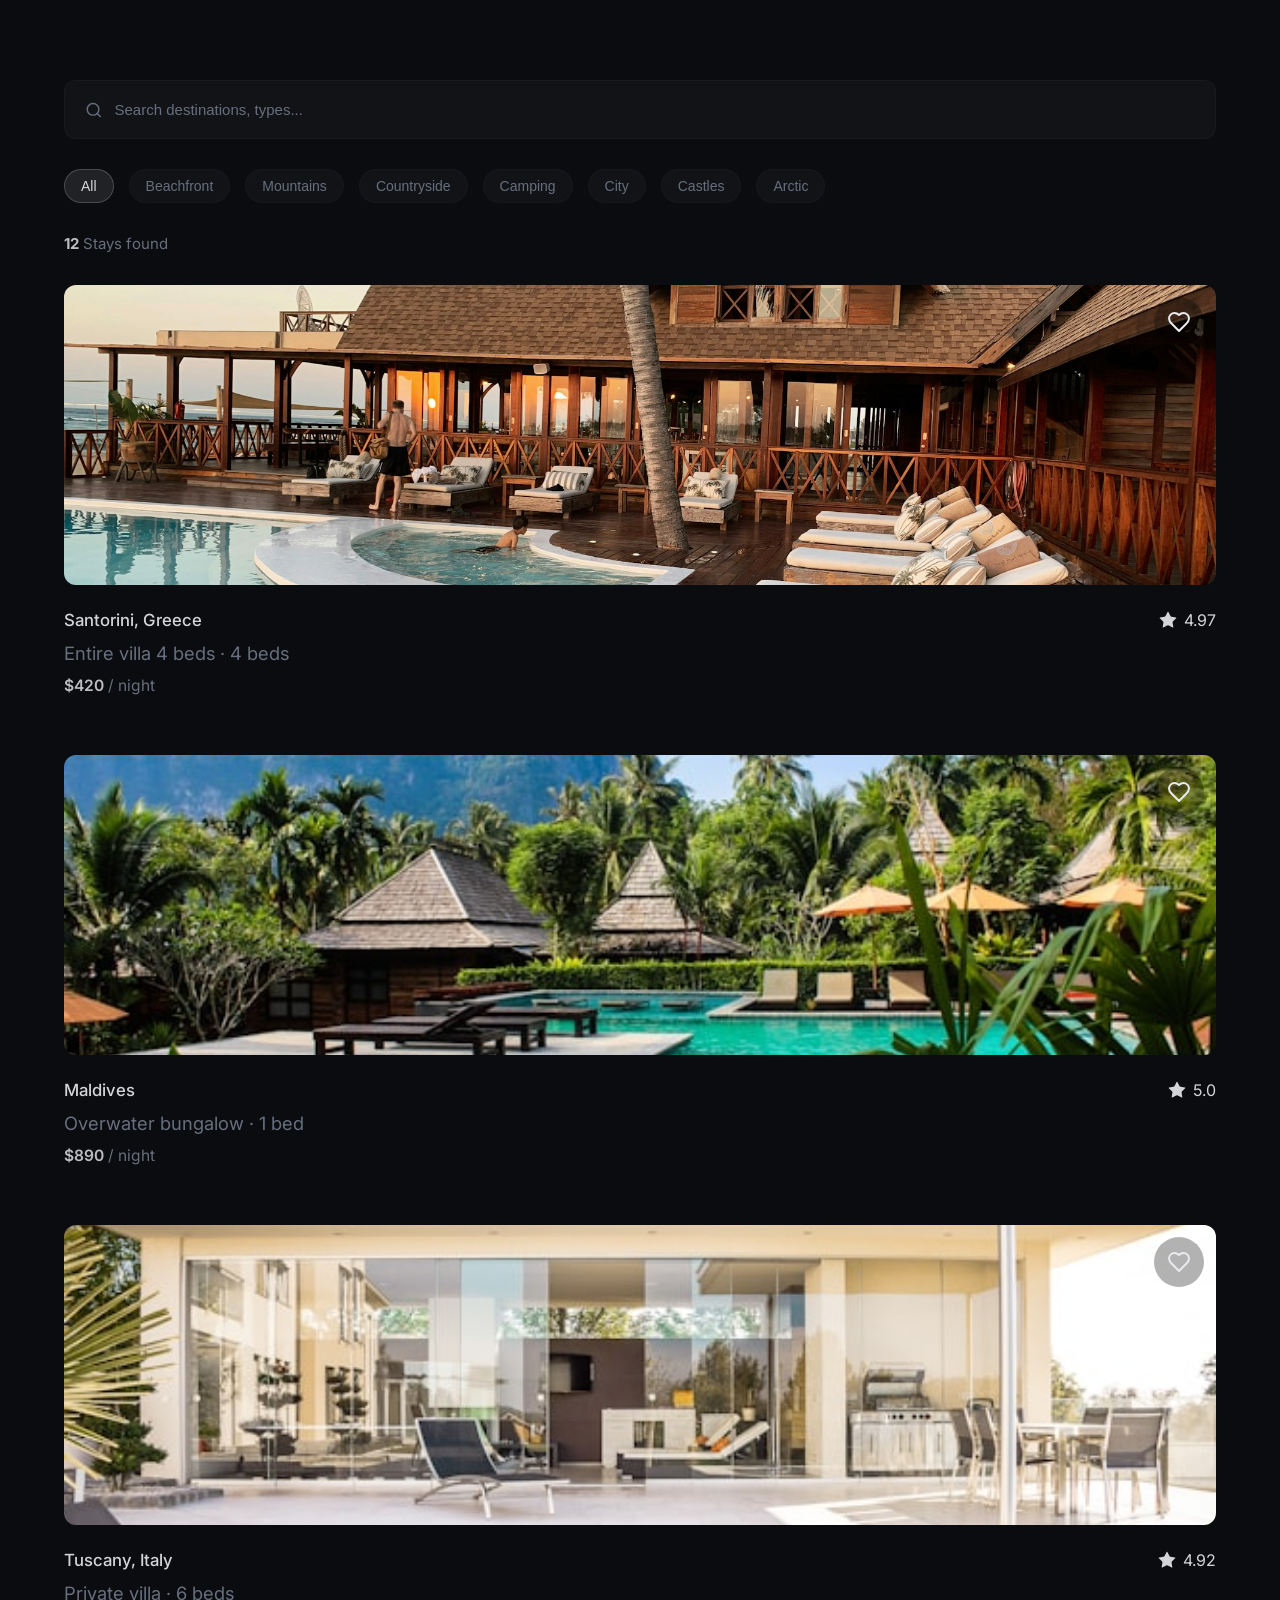
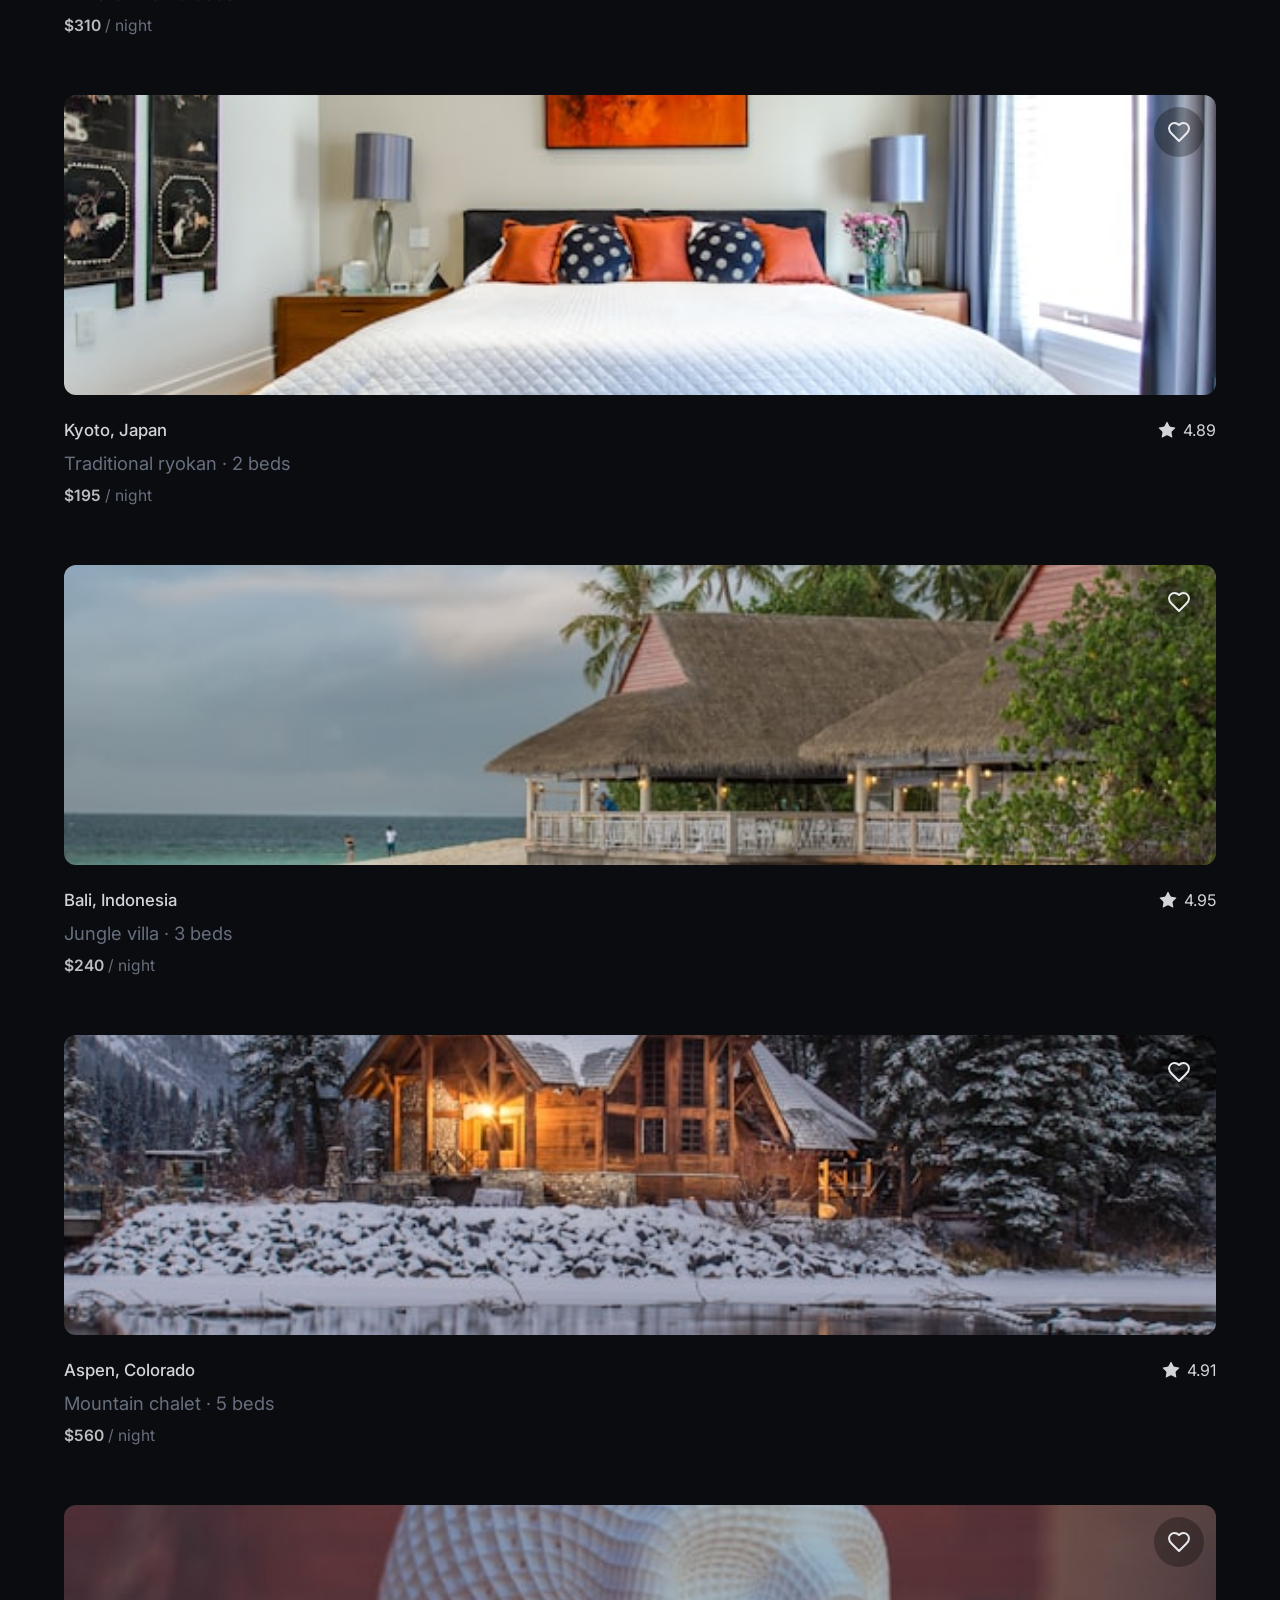
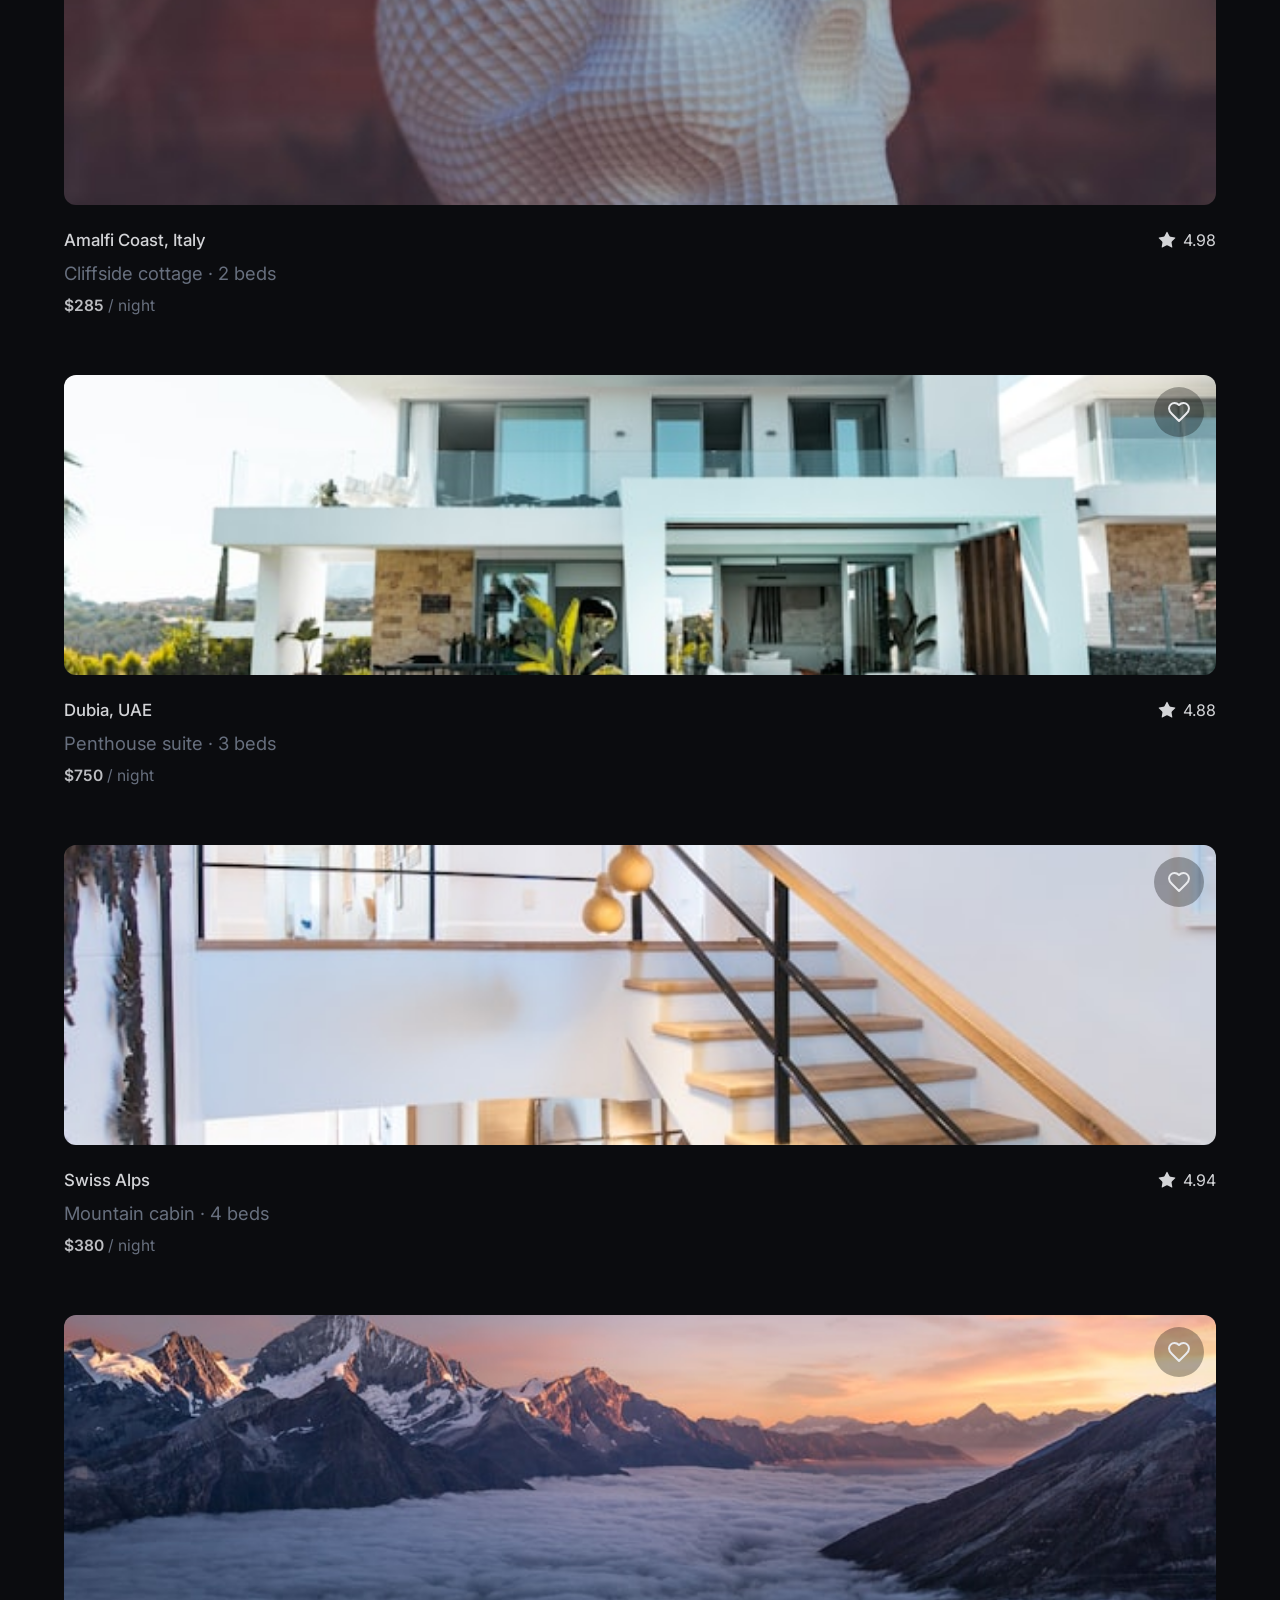
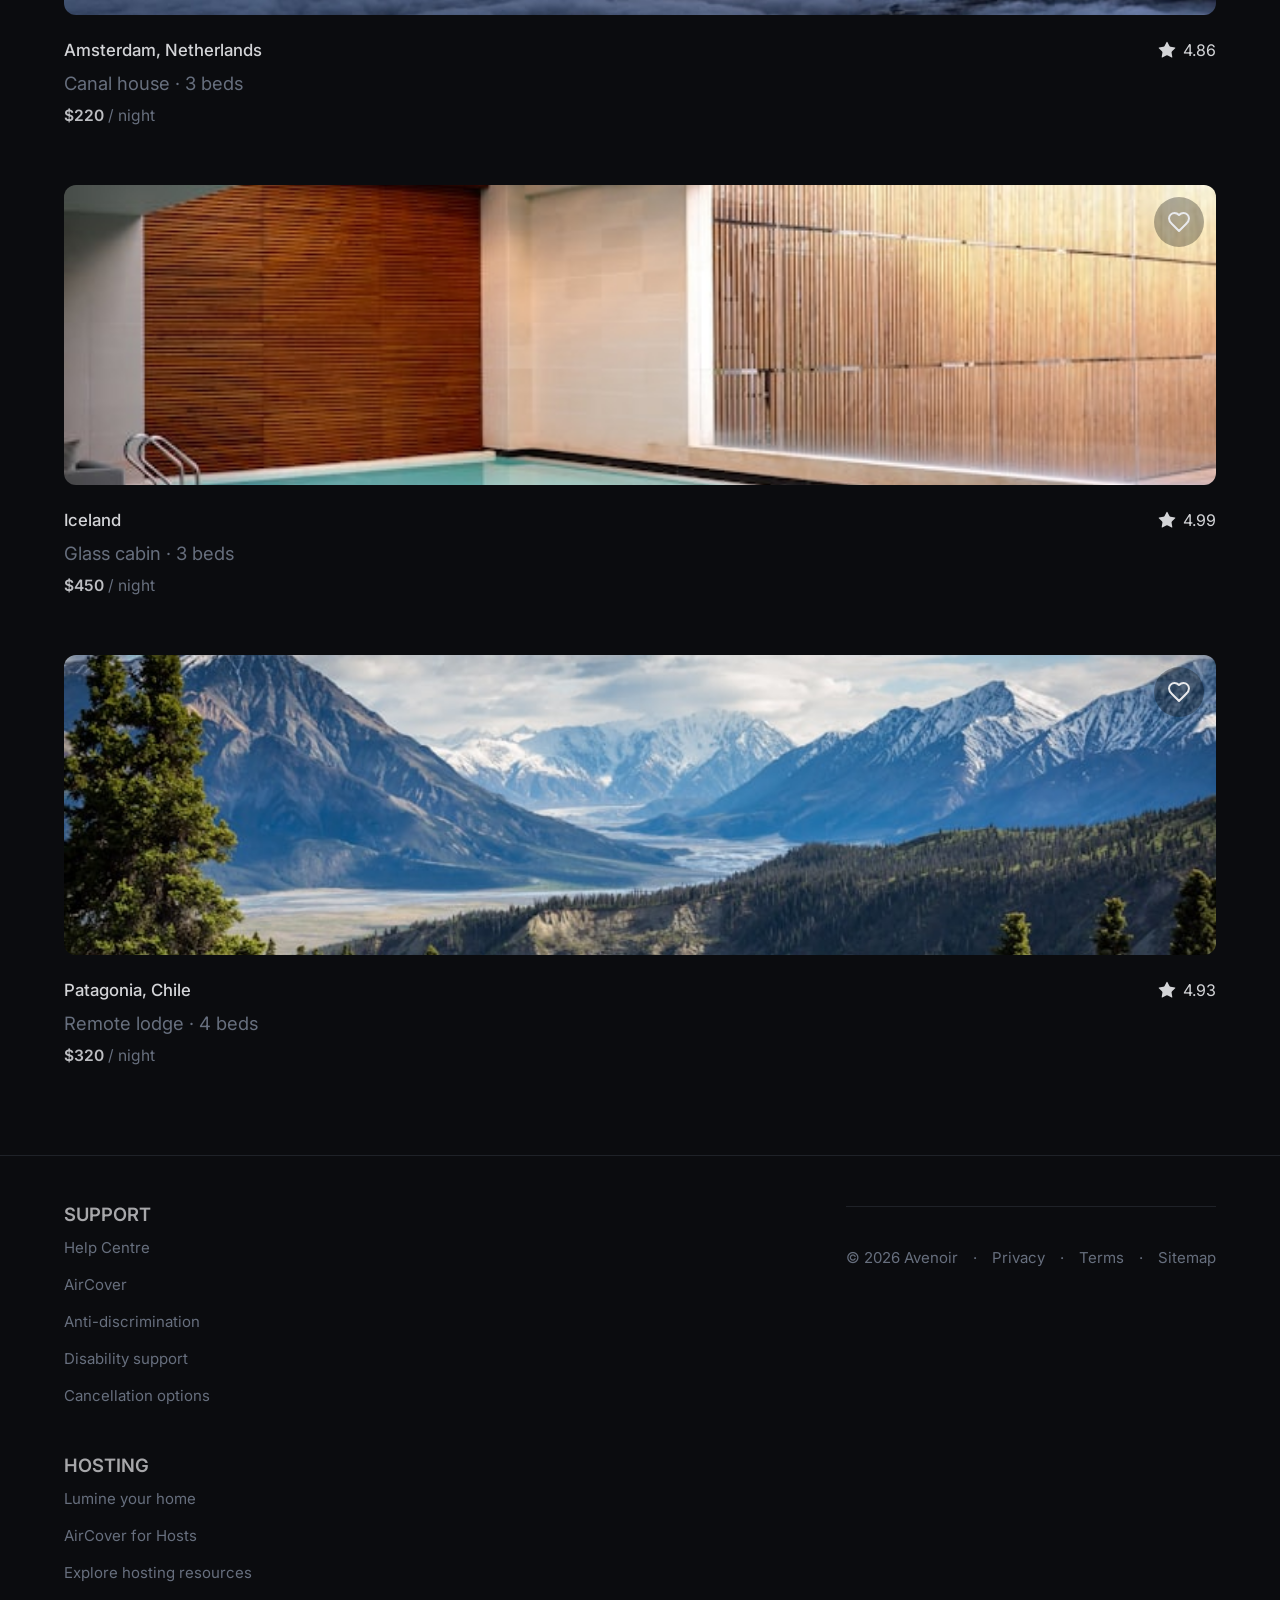
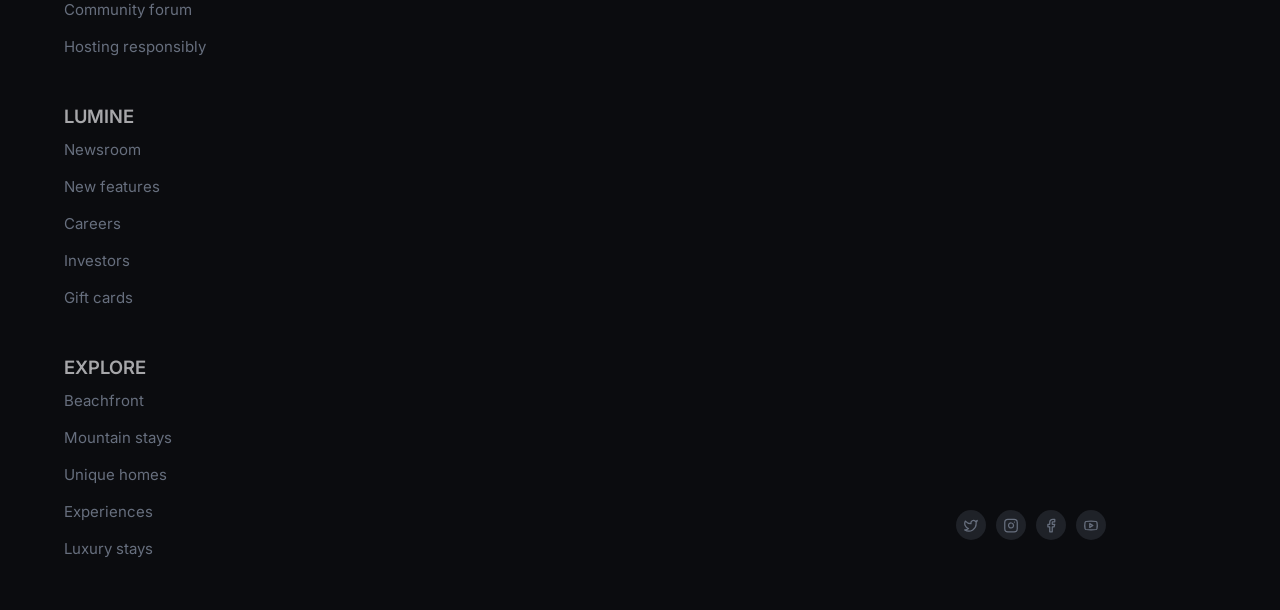
==== explore.html @ dfcd1e55 "your message here" ====
<!DOCTYPE html>
<html lang="en">
<head>
    <meta charset="UTF-8">
    <meta name="viewport" content="width=device-width, initial-scale=1.0">
    <title>Avenoir | Website</title>
    <link rel="preconnect" href="https://fonts.googleapis.com">
    <link rel="preconnect" href="https://fonts.gstatic.com" crossorigin>
    <link href="https://fonts.googleapis.com/css2?family=Cookie&family=Inter:ital,opsz,wght@0,14..32,100..900;1,14..32,100..900&display=swap" rel="stylesheet">
  <link rel="stylesheet" href="style.css">
  <link rel="stylesheet" href="./explore.css">
</head>
<body>
    <section class="section">
        <div class="section__inner">
            <div class="search__btn">
                <svg xmlns="http://www.w3.org/2000/svg" width="18" height="18" viewBox="0 0 24 24" fill="none" stroke="currentColor" stroke-width="2" stroke-linecap="round" stroke-linejoin="round" class="lucide lucide-search absolute left-4 top-1/2 -translate-y-1/2 w-4 h-4 text-muted-foreground">
                    <circle cx="11" cy="11" r="8"></circle>
                    <path d="m21 21-4.3-4.3"></path>
                </svg>
                <input type="text" name="" id="" placeholder="Search destinations, types...">
            </div>
            <div class="filters" id="filters">
                <button class="filter-btn active" data-filter="all">All</button>
                <button class="filter-btn" data-filter="beachfront">Beachfront</button>
                <button class="filter-btn" data-filter="mountains">Mountains</button>
                <button class="filter-btn" data-filter="countryside">Countryside</button>
                <button class="filter-btn" data-filter="camping">Camping</button>
                <button class="filter-btn" data-filter="city">City</button>
                <button class="filter-btn" data-filter="castles">Castles</button>
                <button class="filter-btn" data-filter="arctic">Arctic</button>

            </div>

            <p class="text--md"><span class="bold-txt" id="stayCount">12</span> Stays found</p>

            <div id="featured-grid" class="section__grid">
                <a href="./" class="card" data-filter="beachfront">
                    <div class="card__image-wrapper">
                        <button class="love_btn">
                            <svg xmlns="http://www.w3.org/2000/svg" width="24" height="24" viewBox="0 0 24 24" fill="none" stroke="currentColor" stroke-width="2" stroke-linecap="round" stroke-linejoin="round" class="lucide lucide-heart w-4 h-4 transition-colors stroke-white">
                                <path d="M19 14c1.49-1.46 3-3.21 3-5.5A5.5 5.5 0 0 0 16.5 3c-1.76 0-3 .5-4.5 2-1.5-1.5-2.74-2-4.5-2A5.5 5.5 0 0 0 2 8.5c0 2.3 1.5 4.05 3 5.5l7 7Z"></path>
                            </svg>
                        </button>
                        <img src="./images/hero-bg.jpg" class="image" alt="">
                    </div>
                    <div class="card__details">
                        <div class="card__details-row">
                            <p class="card__location">Santorini, Greece</p>
                            <div class="card__rating">
                                <svg xmlns="http://www.w3.org/2000/svg" width="24" height="24" viewBox="0 0 24 24">
                                    <path d="M11.525 2.295a.53.53 0 0 1 .95 0l2.31 4.679a2.123 2.123 0 0 0 1.595 1.16l5.166.756a.53.53 0 0 1 .294.904l-3.736 3.638a2.123 2.123 0 0 0-.611 1.878l.882 5.14a.53.53 0 0 1-.771.56l-4.618-2.428a2.122 2.122 0 0 0-1.973 0L6.396 21.01a.53.53 0 0 1-.77-.56l.881-5.139a2.122 2.122 0 0 0-.611-1.879L2.16 9.795a.53.53 0 0 1 .294-.906l5.165-.755a2.122 2.122 0 0 0 1.597-1.16z"></path>
                                </svg>
                                <span class="">4.97</span>
                            </div>
                        </div>
                        <p class="text--sm">Entire villa 4 beds · 4 beds</p>
                        <p class="card__price">$420 <span>/ night</span></p>
                    </div>
                </a>
                
                <a href="./" class="card" data-filter="beachfront">
                    <div class="card__image-wrapper">
                        <button class="love_btn">
                            <svg xmlns="http://www.w3.org/2000/svg" width="24" height="24" viewBox="0 0 24 24" fill="none" stroke="currentColor" stroke-width="2" stroke-linecap="round" stroke-linejoin="round" class="lucide lucide-heart w-4 h-4 transition-colors stroke-white">
                                <path d="M19 14c1.49-1.46 3-3.21 3-5.5A5.5 5.5 0 0 0 16.5 3c-1.76 0-3 .5-4.5 2-1.5-1.5-2.74-2-4.5-2A5.5 5.5 0 0 0 2 8.5c0 2.3 1.5 4.05 3 5.5l7 7Z"></path>
                            </svg>
                        </button>
                        <img src="./images/house-two.png" alt="">
                    </div>
                    <div class="card__details">
                        <div class="card__details-row">
                            <p class="card__location">Maldives</p>
                            <div class="card__rating">
                                <svg xmlns="http://www.w3.org/2000/svg" width="24" height="24" viewBox="0 0 24 24">
                                    <path d="M11.525 2.295a.53.53 0 0 1 .95 0l2.31 4.679a2.123 2.123 0 0 0 1.595 1.16l5.166.756a.53.53 0 0 1 .294.904l-3.736 3.638a2.123 2.123 0 0 0-.611 1.878l.882 5.14a.53.53 0 0 1-.771.56l-4.618-2.428a2.122 2.122 0 0 0-1.973 0L6.396 21.01a.53.53 0 0 1-.77-.56l.881-5.139a2.122 2.122 0 0 0-.611-1.879L2.16 9.795a.53.53 0 0 1 .294-.906l5.165-.755a2.122 2.122 0 0 0 1.597-1.16z"></path>
                                </svg>
                                <span class="text--sm">5.0</span>
                            </div>
                        </div>
                        <p class="text--sm">Overwater bungalow · 1 bed</p>
                        <p class="card__price">$890 <span>/ night</span></p>
                    </div>
                </a>

                <a href="./" class="card" data-filter="countryside">
                    <div class="card__image-wrapper">
                        <button class="love_btn">
                            <svg xmlns="http://www.w3.org/2000/svg" width="24" height="24" viewBox="0 0 24 24" fill="none" stroke="currentColor" stroke-width="2" stroke-linecap="round" stroke-linejoin="round" class="lucide lucide-heart w-4 h-4 transition-colors stroke-white">
                                <path d="M19 14c1.49-1.46 3-3.21 3-5.5A5.5 5.5 0 0 0 16.5 3c-1.76 0-3 .5-4.5 2-1.5-1.5-2.74-2-4.5-2A5.5 5.5 0 0 0 2 8.5c0 2.3 1.5 4.05 3 5.5l7 7Z"></path>
                            </svg>
                        </button>
                        <img src="./images/house-three.png" alt="">
                    </div>
                    <div class="card__details">
                        <div class="card__details-row">
                            <p class="card__location">Tuscany, Italy</p>
                            <div class="card__rating">
                                <svg xmlns="http://www.w3.org/2000/svg" width="24" height="24" viewBox="0 0 24 24">
                                    <path d="M11.525 2.295a.53.53 0 0 1 .95 0l2.31 4.679a2.123 2.123 0 0 0 1.595 1.16l5.166.756a.53.53 0 0 1 .294.904l-3.736 3.638a2.123 2.123 0 0 0-.611 1.878l.882 5.14a.53.53 0 0 1-.771.56l-4.618-2.428a2.122 2.122 0 0 0-1.973 0L6.396 21.01a.53.53 0 0 1-.77-.56l.881-5.139a2.122 2.122 0 0 0-.611-1.879L2.16 9.795a.53.53 0 0 1 .294-.906l5.165-.755a2.122 2.122 0 0 0 1.597-1.16z"></path>
                                </svg>
                                <span class="text--sm">4.92</span>
                            </div>
                        </div>
                        <p class="text--sm">Private villa · 6 beds</p>
                        <p class="card__price">$310 <span>/ night</span></p>
                    </div>
                </a>

                <a href="./" class="card" data-filter="city">
                    <div class="card__image-wrapper">
                        <button class="love_btn">
                            <svg xmlns="http://www.w3.org/2000/svg" width="24" height="24" viewBox="0 0 24 24" fill="none" stroke="currentColor" stroke-width="2" stroke-linecap="round" stroke-linejoin="round" class="lucide lucide-heart w-4 h-4 transition-colors stroke-white">
                                <path d="M19 14c1.49-1.46 3-3.21 3-5.5A5.5 5.5 0 0 0 16.5 3c-1.76 0-3 .5-4.5 2-1.5-1.5-2.74-2-4.5-2A5.5 5.5 0 0 0 2 8.5c0 2.3 1.5 4.05 3 5.5l7 7Z"></path>
                            </svg>
                        </button>
                        <img src="./images/house-four.png" alt="">
                    </div>
                    <div class="card__details">
                        <div class="card__details-row">
                            <p class="card__location">Kyoto, Japan</p>
                            <div class="card__rating">
                                <svg xmlns="http://www.w3.org/2000/svg" width="24" height="24" viewBox="0 0 24 24">
                                    <path d="M11.525 2.295a.53.53 0 0 1 .95 0l2.31 4.679a2.123 2.123 0 0 0 1.595 1.16l5.166.756a.53.53 0 0 1 .294.904l-3.736 3.638a2.123 2.123 0 0 0-.611 1.878l.882 5.14a.53.53 0 0 1-.771.56l-4.618-2.428a2.122 2.122 0 0 0-1.973 0L6.396 21.01a.53.53 0 0 1-.77-.56l.881-5.139a2.122 2.122 0 0 0-.611-1.879L2.16 9.795a.53.53 0 0 1 .294-.906l5.165-.755a2.122 2.122 0 0 0 1.597-1.16z"></path>
                                </svg>
                                <span class="text--sm">4.89</span>
                            </div>
                        </div>
                        <p class="text--sm">Traditional ryokan · 2 beds</p>
                        <p class="card__price">$195 <span>/ night</span></p>
                    </div>
                </a>

                <a href="./" class="card" data-filter="countryside">
                    <div class="card__image-wrapper">
                        <button class="love_btn">
                            <svg xmlns="http://www.w3.org/2000/svg" width="24" height="24" viewBox="0 0 24 24" fill="none" stroke="currentColor" stroke-width="2" stroke-linecap="round" stroke-linejoin="round" class="lucide lucide-heart w-4 h-4 transition-colors stroke-white">
                                <path d="M19 14c1.49-1.46 3-3.21 3-5.5A5.5 5.5 0 0 0 16.5 3c-1.76 0-3 .5-4.5 2-1.5-1.5-2.74-2-4.5-2A5.5 5.5 0 0 0 2 8.5c0 2.3 1.5 4.05 3 5.5l7 7Z"></path>
                            </svg>
                        </button>
                        <img src="./images/house-five.png" alt="">
                    </div>
                    <div class="card__details">
                        <div class="card__details-row">
                            <p class="card__location">Bali, Indonesia</p>
                            <div class="card__rating">
                                <svg xmlns="http://www.w3.org/2000/svg" width="24" height="24" viewBox="0 0 24 24">
                                    <path d="M11.525 2.295a.53.53 0 0 1 .95 0l2.31 4.679a2.123 2.123 0 0 0 1.595 1.16l5.166.756a.53.53 0 0 1 .294.904l-3.736 3.638a2.123 2.123 0 0 0-.611 1.878l.882 5.14a.53.53 0 0 1-.771.56l-4.618-2.428a2.122 2.122 0 0 0-1.973 0L6.396 21.01a.53.53 0 0 1-.77-.56l.881-5.139a2.122 2.122 0 0 0-.611-1.879L2.16 9.795a.53.53 0 0 1 .294-.906l5.165-.755a2.122 2.122 0 0 0 1.597-1.16z"></path>
                                </svg>
                                <span class="text--sm">4.95</span>
                            </div>
                        </div>
                        <p class="text--sm">Jungle villa · 3 beds</p>
                        <p class="card__price">$240 <span>/ night</span></p>
                    </div>
                </a>

                <a href="./" class="card" data-filter="mountains">
                    <div class="card__image-wrapper">
                        <button class="love_btn">
                            <svg xmlns="http://www.w3.org/2000/svg" width="24" height="24" viewBox="0 0 24 24" fill="none" stroke="currentColor" stroke-width="2" stroke-linecap="round" stroke-linejoin="round" class="lucide lucide-heart w-4 h-4 transition-colors stroke-white">
                                <path d="M19 14c1.49-1.46 3-3.21 3-5.5A5.5 5.5 0 0 0 16.5 3c-1.76 0-3 .5-4.5 2-1.5-1.5-2.74-2-4.5-2A5.5 5.5 0 0 0 2 8.5c0 2.3 1.5 4.05 3 5.5l7 7Z"></path>
                            </svg>
                        </button>
                        <img src="./images/house-six.jpg" alt="">
                    </div>
                    <div class="card__details">
                        <div class="card__details-row">
                            <p class="card__location">Aspen, Colorado</p>
                            <div class="card__rating">
                                <svg xmlns="http://www.w3.org/2000/svg" width="24" height="24" viewBox="0 0 24 24">
                                    <path d="M11.525 2.295a.53.53 0 0 1 .95 0l2.31 4.679a2.123 2.123 0 0 0 1.595 1.16l5.166.756a.53.53 0 0 1 .294.904l-3.736 3.638a2.123 2.123 0 0 0-.611 1.878l.882 5.14a.53.53 0 0 1-.771.56l-4.618-2.428a2.122 2.122 0 0 0-1.973 0L6.396 21.01a.53.53 0 0 1-.77-.56l.881-5.139a2.122 2.122 0 0 0-.611-1.879L2.16 9.795a.53.53 0 0 1 .294-.906l5.165-.755a2.122 2.122 0 0 0 1.597-1.16z"></path>
                                </svg>
                                <span class="text--sm">4.91</span>
                            </div>
                        </div>
                        <p class="text--sm">Mountain chalet · 5 beds</p>
                        <p class="card__price">$560 <span>/ night</span></p>
                    </div>
                </a>

                <a href="./" class="card" data-filter="beachfront">
                    <div class="card__image-wrapper">
                        <button class="love_btn">
                            <svg xmlns="http://www.w3.org/2000/svg" width="24" height="24" viewBox="0 0 24 24" fill="none" stroke="currentColor" stroke-width="2" stroke-linecap="round" stroke-linejoin="round" class="lucide lucide-heart w-4 h-4 transition-colors stroke-white">
                                <path d="M19 14c1.49-1.46 3-3.21 3-5.5A5.5 5.5 0 0 0 16.5 3c-1.76 0-3 .5-4.5 2-1.5-1.5-2.74-2-4.5-2A5.5 5.5 0 0 0 2 8.5c0 2.3 1.5 4.05 3 5.5l7 7Z"></path>
                            </svg>
                        </button>
                        <img src="./images/house-seven.png" alt="">
                    </div>
                    <div class="card__details">
                        <div class="card__details-row">
                            <p class="card__location">Amalfi Coast, Italy</p>
                            <div class="card__rating">
                                <svg xmlns="http://www.w3.org/2000/svg" width="24" height="24" viewBox="0 0 24 24">
                                    <path d="M11.525 2.295a.53.53 0 0 1 .95 0l2.31 4.679a2.123 2.123 0 0 0 1.595 1.16l5.166.756a.53.53 0 0 1 .294.904l-3.736 3.638a2.123 2.123 0 0 0-.611 1.878l.882 5.14a.53.53 0 0 1-.771.56l-4.618-2.428a2.122 2.122 0 0 0-1.973 0L6.396 21.01a.53.53 0 0 1-.77-.56l.881-5.139a2.122 2.122 0 0 0-.611-1.879L2.16 9.795a.53.53 0 0 1 .294-.906l5.165-.755a2.122 2.122 0 0 0 1.597-1.16z"></path>
                                </svg>
                                <span class="text--sm">4.98</span>
                            </div>
                        </div>
                        <p class="text--sm">Cliffside cottage · 2 beds</p>
                        <p class="card__price">$285 <span>/ night</span></p>
                    </div>
                </a>

                <a href="./" class="card" data-filter="city">
                    <div class="card__image-wrapper">
                        <button class="love_btn">
                            <svg xmlns="http://www.w3.org/2000/svg" width="24" height="24" viewBox="0 0 24 24" fill="none" stroke="currentColor" stroke-width="2" stroke-linecap="round" stroke-linejoin="round" class="lucide lucide-heart w-4 h-4 transition-colors stroke-white">
                                <path d="M19 14c1.49-1.46 3-3.21 3-5.5A5.5 5.5 0 0 0 16.5 3c-1.76 0-3 .5-4.5 2-1.5-1.5-2.74-2-4.5-2A5.5 5.5 0 0 0 2 8.5c0 2.3 1.5 4.05 3 5.5l7 7Z"></path>
                            </svg>
                        </button>
                        <img src="./images/house-eight.png" alt="">
                    </div>
                    <div class="card__details">
                        <div class="card__details-row">
                            <p class="card__location">Dubia, UAE</p>
                            <div class="card__rating">
                                <svg xmlns="http://www.w3.org/2000/svg" width="24" height="24" viewBox="0 0 24 24">
                                    <path d="M11.525 2.295a.53.53 0 0 1 .95 0l2.31 4.679a2.123 2.123 0 0 0 1.595 1.16l5.166.756a.53.53 0 0 1 .294.904l-3.736 3.638a2.123 2.123 0 0 0-.611 1.878l.882 5.14a.53.53 0 0 1-.771.56l-4.618-2.428a2.122 2.122 0 0 0-1.973 0L6.396 21.01a.53.53 0 0 1-.77-.56l.881-5.139a2.122 2.122 0 0 0-.611-1.879L2.16 9.795a.53.53 0 0 1 .294-.906l5.165-.755a2.122 2.122 0 0 0 1.597-1.16z"></path>
                                </svg>
                                <span class="text--sm">4.88</span>
                            </div>
                        </div>
                        <p class="text--sm">Penthouse suite · 3 beds</p>
                        <p class="card__price">$750 <span>/ night</span></p>
                    </div>
                </a>

                 <a href="./" class="card" data-filter="mountains">
                    <div class="card__image-wrapper">
                        <button class="love_btn">
                            <svg xmlns="http://www.w3.org/2000/svg" width="24" height="24" viewBox="0 0 24 24" fill="none" stroke="currentColor" stroke-width="2" stroke-linecap="round" stroke-linejoin="round" class="lucide lucide-heart w-4 h-4 transition-colors stroke-white">
                                <path d="M19 14c1.49-1.46 3-3.21 3-5.5A5.5 5.5 0 0 0 16.5 3c-1.76 0-3 .5-4.5 2-1.5-1.5-2.74-2-4.5-2A5.5 5.5 0 0 0 2 8.5c0 2.3 1.5 4.05 3 5.5l7 7Z"></path>
                            </svg>
                        </button>
                        <img src="./images/house-ten.jpg" alt="">
                    </div>
                    <div class="card__details">
                        <div class="card__details-row">
                            <p class="card__location">Swiss Alps</p>
                            <div class="card__rating">
                                <svg xmlns="http://www.w3.org/2000/svg" width="24" height="24" viewBox="0 0 24 24">
                                    <path d="M11.525 2.295a.53.53 0 0 1 .95 0l2.31 4.679a2.123 2.123 0 0 0 1.595 1.16l5.166.756a.53.53 0 0 1 .294.904l-3.736 3.638a2.123 2.123 0 0 0-.611 1.878l.882 5.14a.53.53 0 0 1-.771.56l-4.618-2.428a2.122 2.122 0 0 0-1.973 0L6.396 21.01a.53.53 0 0 1-.77-.56l.881-5.139a2.122 2.122 0 0 0-.611-1.879L2.16 9.795a.53.53 0 0 1 .294-.906l5.165-.755a2.122 2.122 0 0 0 1.597-1.16z"></path>
                                </svg>
                                <span class="text--sm">4.94</span>
                            </div>
                        </div>
                        <p class="text--sm">Mountain cabin · 4 beds</p>
                        <p class="card__price">$380 <span>/ night</span></p>
                    </div>
                </a>

                <a href="./" class="card" data-filter="city">
                    <div class="card__image-wrapper">
                        <button class="love_btn">
                            <svg xmlns="http://www.w3.org/2000/svg" width="24" height="24" viewBox="0 0 24 24" fill="none" stroke="currentColor" stroke-width="2" stroke-linecap="round" stroke-linejoin="round" class="lucide lucide-heart w-4 h-4 transition-colors stroke-white">
                                <path d="M19 14c1.49-1.46 3-3.21 3-5.5A5.5 5.5 0 0 0 16.5 3c-1.76 0-3 .5-4.5 2-1.5-1.5-2.74-2-4.5-2A5.5 5.5 0 0 0 2 8.5c0 2.3 1.5 4.05 3 5.5l7 7Z"></path>
                            </svg>
                        </button>
                        <img src="./images/site-one.png" alt="">
                    </div>
                    <div class="card__details">
                        <div class="card__details-row">
                            <p class="card__location">Amsterdam, Netherlands</p>
                            <div class="card__rating">
                                <svg xmlns="http://www.w3.org/2000/svg" width="24" height="24" viewBox="0 0 24 24">
                                    <path d="M11.525 2.295a.53.53 0 0 1 .95 0l2.31 4.679a2.123 2.123 0 0 0 1.595 1.16l5.166.756a.53.53 0 0 1 .294.904l-3.736 3.638a2.123 2.123 0 0 0-.611 1.878l.882 5.14a.53.53 0 0 1-.771.56l-4.618-2.428a2.122 2.122 0 0 0-1.973 0L6.396 21.01a.53.53 0 0 1-.77-.56l.881-5.139a2.122 2.122 0 0 0-.611-1.879L2.16 9.795a.53.53 0 0 1 .294-.906l5.165-.755a2.122 2.122 0 0 0 1.597-1.16z"></path>
                                </svg>
                                <span class="text--sm">4.86</span>
                            </div>
                        </div>
                        <p class="text--sm">Canal house · 3 beds</p>
                        <p class="card__price">$220 <span>/ night</span></p>
                    </div>
                </a>

                <a href="./" class="card" data-filter="arctic">
                    <div class="card__image-wrapper">
                        <button class="love_btn">
                            <svg xmlns="http://www.w3.org/2000/svg" width="24" height="24" viewBox="0 0 24 24" fill="none" stroke="currentColor" stroke-width="2" stroke-linecap="round" stroke-linejoin="round" class="lucide lucide-heart w-4 h-4 transition-colors stroke-white">
                                <path d="M19 14c1.49-1.46 3-3.21 3-5.5A5.5 5.5 0 0 0 16.5 3c-1.76 0-3 .5-4.5 2-1.5-1.5-2.74-2-4.5-2A5.5 5.5 0 0 0 2 8.5c0 2.3 1.5 4.05 3 5.5l7 7Z"></path>
                            </svg>
                        </button>
                        <img src="./images/house-nin.jpg" alt="">
                    </div>
                    <div class="card__details">
                        <div class="card__details-row">
                            <p class="card__location">Iceland</p>
                            <div class="card__rating">
                                <svg xmlns="http://www.w3.org/2000/svg" width="24" height="24" viewBox="0 0 24 24">
                                    <path d="M11.525 2.295a.53.53 0 0 1 .95 0l2.31 4.679a2.123 2.123 0 0 0 1.595 1.16l5.166.756a.53.53 0 0 1 .294.904l-3.736 3.638a2.123 2.123 0 0 0-.611 1.878l.882 5.14a.53.53 0 0 1-.771.56l-4.618-2.428a2.122 2.122 0 0 0-1.973 0L6.396 21.01a.53.53 0 0 1-.77-.56l.881-5.139a2.122 2.122 0 0 0-.611-1.879L2.16 9.795a.53.53 0 0 1 .294-.906l5.165-.755a2.122 2.122 0 0 0 1.597-1.16z"></path>
                                </svg>
                                <span class="text--sm">4.99</span>
                            </div>
                        </div>
                        <p class="text--sm">Glass cabin · 3 beds</p>
                        <p class="card__price">$450 <span>/ night</span></p>
                    </div>
                </a>


                <a href="./" class="card" data-filter="mountains">
                    <div class="card__image-wrapper">
                        <button class="love_btn">
                            <svg xmlns="http://www.w3.org/2000/svg" width="24" height="24" viewBox="0 0 24 24" fill="none" stroke="currentColor" stroke-width="2" stroke-linecap="round" stroke-linejoin="round" class="lucide lucide-heart w-4 h-4 transition-colors stroke-white">
                                <path d="M19 14c1.49-1.46 3-3.21 3-5.5A5.5 5.5 0 0 0 16.5 3c-1.76 0-3 .5-4.5 2-1.5-1.5-2.74-2-4.5-2A5.5 5.5 0 0 0 2 8.5c0 2.3 1.5 4.05 3 5.5l7 7Z"></path>
                            </svg>
                        </button>
                        <img src="./images/site-three.png" alt="">
                    </div>
                    <div class="card__details">
                        <div class="card__details-row">
                            <p class="card__location">Patagonia, Chile</p>
                            <div class="card__rating">
                                <svg xmlns="http://www.w3.org/2000/svg" width="24" height="24" viewBox="0 0 24 24">
                                    <path d="M11.525 2.295a.53.53 0 0 1 .95 0l2.31 4.679a2.123 2.123 0 0 0 1.595 1.16l5.166.756a.53.53 0 0 1 .294.904l-3.736 3.638a2.123 2.123 0 0 0-.611 1.878l.882 5.14a.53.53 0 0 1-.771.56l-4.618-2.428a2.122 2.122 0 0 0-1.973 0L6.396 21.01a.53.53 0 0 1-.77-.56l.881-5.139a2.122 2.122 0 0 0-.611-1.879L2.16 9.795a.53.53 0 0 1 .294-.906l5.165-.755a2.122 2.122 0 0 0 1.597-1.16z"></path>
                                </svg>
                                <span class="text--sm">4.93</span>
                            </div>
                        </div>
                        <p class="text--sm">Remote lodge · 4 beds</p>
                        <p class="card__price">$320 <span>/ night</span></p>
                    </div>
                </a>

            </div>
        </div>
    </section>

    


     <footer class="footer-section">
        <div class="footer__inner">
            <div class="first-footer__layer">
                <div class="first__layer--one">
                    <div class="first_layer-header">
                        <p class="text--sm">Support</p>
                    </div>
                    <a href="./" class="">
                        <p class="text--md">Help Centre</p>
                    </a>
                    <a href="./" class="">
                        <p class="text--md">AirCover</p>
                    </a>
                    <a href="./" class="">
                        <p class="text--md">Anti-discrimination</p>
                    </a>
                    <a href="./" class="">
                        <p class="text--md">Disability support</p>
                    </a>
                    <a href="./" class="">
                        <p class="text--md">Cancellation options</p>
                    </a>
                </div>
                <div class="first__layer--one">
                    <div class="first_layer-header">
                        <p class="text--sm">Hosting</p>
                    </div>
                    <a href="./" class="">
                        <p class="text--md">Lumine your home</p>
                    </a>
                    <a href="./" class="">
                        <p class="text--md">AirCover for Hosts</p>
                    </a>
                    <a href="./" class="">
                        <p class="text--md">Explore hosting resources</p>
                    </a>
                    <a href="./" class="">
                        <p class="text--md">Community forum</p>
                    </a>
                    <a href="./" class="">
                        <p class="text--md">Hosting responsibly</p>
                    </a>
                </div>
                <div class="first__layer--one">
                    <div class="first_layer-header">
                        <p class="text--sm">Lumine</p>
                    </div>
                    <a href="./" class="">
                        <p class="text--md">Newsroom</p>
                    </a>
                    <a href="./" class="">
                        <p class="text--md">New features</p>
                    </a>
                    <a href="./" class="">
                        <p class="text--md">Careers</p>
                    </a>
                    <a href="./" class="">
                        <p class="text--md">Investors</p>
                    </a>
                    <a href="./" class="">
                        <p class="text--md">Gift cards</p>
                    </a>
                </div>
                <div class="first__layer--one">
                    <div class="first_layer-header">
                        <p class="text--sm">Explore</p>
                    </div>
                    <a href="./" class="">
                        <p class="text--md">Beachfront</p>
                    </a>
                    <a href="./" class="">
                        <p class="text--md">Mountain stays</p>
                    </a>
                    <a href="./" class="">
                        <p class="text--md">Unique homes</p>
                    </a>
                    <a href="./" class="">
                        <p class="text--md">Experiences</p>
                    </a>
                    <a href="./" class="">
                        <p class="text--md">Luxury stays</p>
                    </a>
                </div>
            </div>
            <div class="second-footer__layer">
                <div class="just-text__footer">
                    <p class="text--md">© <span id="year"></span> Avenoir</p>
                    <p class="text--md">·</p>
                    <p class="text--md">Privacy</p>
                    <p class="text--md">·</p>
                    <p class="text--md">Terms</p>
                    <p class="text--md">·</p>
                    <p class="text--md">Sitemap</p>
                </div>
                <div class="just-svg__footer">
                    <a href="./" class="">
                        <svg xmlns="http://www.w3.org/2000/svg" width="24" height="24" viewBox="0 0 24 24" fill="none" stroke="currentColor" stroke-width="2" stroke-linecap="round" stroke-linejoin="round" class="lucide lucide-twitter w-3.5 h-3.5 text-muted-foreground">
                            <path d="M22 4s-.7 2.1-2 3.4c1.6 10-9.4 17.3-18 11.6 2.2.1 4.4-.6 6-2C3 15.5.5 9.6 3 5c2.2 2.6 5.6 4.1 9 4-.9-4.2 4-6.6 7-3.8 1.1 0 3-1.2 3-1.2z"></path>
                        </svg>
                    </a>
                    <a href="./" class="">
                        <svg xmlns="http://www.w3.org/2000/svg" width="24" height="24" viewBox="0 0 24 24" fill="none" stroke="currentColor" stroke-width="2" stroke-linecap="round" stroke-linejoin="round" class="lucide lucide-instagram w-3.5 h-3.5 text-muted-foreground">
                            <rect width="20" height="20" x="2" y="2" rx="5" ry="5"></rect>
                            <path d="M16 11.37A4 4 0 1 1 12.63 8 4 4 0 0 1 16 11.37z"></path>
                            <line x1="17.5" x2="17.51" y1="6.5" y2="6.5"></line>
                        </svg>
                    </a>
                    <a href="./" class="">
                        <svg xmlns="http://www.w3.org/2000/svg" width="24" height="24" viewBox="0 0 24 24" fill="none" stroke="currentColor" stroke-width="2" stroke-linecap="round" stroke-linejoin="round" class="lucide lucide-facebook w-3.5 h-3.5 text-muted-foreground">
                            <path d="M18 2h-3a5 5 0 0 0-5 5v3H7v4h3v8h4v-8h3l1-4h-4V7a1 1 0 0 1 1-1h3z"></path>
                        </svg>
                    </a>
                    <a href="./" class="">
                        <svg xmlns="http://www.w3.org/2000/svg" width="24" height="24" viewBox="0 0 24 24" fill="none" stroke="currentColor" stroke-width="2" stroke-linecap="round" stroke-linejoin="round" class="lucide lucide-youtube w-3.5 h-3.5 text-muted-foreground">
                            <path d="M2.5 17a24.12 24.12 0 0 1 0-10 2 2 0 0 1 1.4-1.4 49.56 49.56 0 0 1 16.2 0A2 2 0 0 1 21.5 7a24.12 24.12 0 0 1 0 10 2 2 0 0 1-1.4 1.4 49.55 49.55 0 0 1-16.2 0A2 2 0 0 1 2.5 17"></path>
                            <path d="m10 15 5-3-5-3z"></path>
                        </svg>
                    </a>
                </div>
            </div>
        </div>
    </footer>


    <script src="main.js">
    </script>
</body>
</html>
---- style.css ----
/* ===========================
   RESET + BASE
=========================== */
*, *::before, *::after {
  box-sizing: border-box;
  margin: 0;
  padding: 0;
}

html {
  scroll-behavior: smooth;
}

body {
    font-family: "Inter", sans-serif;
}

.section{
    width: 100%;
    background-color: #0B0C0F;
    /* background-color: blue; */
    padding: 80px 0;
}
.section__inner {
  width: min(90%, 1200px);
  margin-inline: auto;
  gap: 30px;
  display: flex;
  flex-direction: column;

}

.section__header{
    display: flex;
    justify-content: space-between;
    flex-wrap: nowrap;
    /* justify-content: center; */
    align-items: center;
}

.section__link {
    font-size: .87rem;
    align-self: flex-end;
    text-decoration: underline;
    text-underline-offset: 3px;
    color: #757577;
    text-decoration-color: rgba(233, 234, 237, 0.5);
}

.section__title{
    font-size: 28px;
    font-weight: 400;
    line-height: 40px;
    color: #e9eaede6;
}


.text--md {
    font-size: 15px;
    font-weight: 400;
    line-height: 22px;
    color: rgb(103, 111, 126);
    /* background: red; */
}

.section__grid{
    display: grid;
    grid-template-columns: repeat(1, fr);
    gap: 50px;
    width: 100%;
}

.card {
    display: flex;
    flex-direction: column;
    /* gap: 15px; */
    /* background-color: red; */
    /* display: block; */
    /* border-radius: 12px; */
    overflow: hidden;
    transition: all 0.3s ease;
}

#featured-grid .card{
  gap: 15px;
}

.card__image-wrapper {
    border-radius: 12px;
    overflow: hidden;
    position: relative;
    /* height: 300px; */
}

#featured-grid .card__image-wrapper{
  height: 300px;
}

.card__image-wrapper img {
    width: 100%;
    height: 100%;
    object-fit: cover;
    display: block;
    transition: all 0.3s ease;
    z-index: 100;
}


.card:hover .card__image-wrapper img {
    transform: scale(1.1);
}

.love_btn {
    position: absolute;
    top: 12px;
    right: 12px;
    z-index: 200;
    background: rgba(0, 0, 0, 0.3);
    height: 50px;
    width: 50px;
    display: flex;
    justify-content: center;
    align-items: center;
    padding: 0;
    border-radius: 100%;
    border: none;
    cursor: pointer; 
}

.love_btn svg {
    color: rgb(233, 234, 237);
    height: 24px;
    width: 24px;
    display: block;
}

.card__location{
    font-size: 1.05rem;
    color: #e9eaede6;
    font-weight: 500;
}

.card__details-row{
    display: flex;
    justify-content: space-between;
    align-items: center;
}


.card__rating{
    display: flex;
    justify-content: center;
    align-items: center;
    color: #E9EAED;
    gap: 6px;
}

.card__rating span{
    font-size: 1rem;
    color: #e9eaede6;
}

.card__rating svg{
    height: 20px;
    width: 20px;
    fill: #e9eaede6;
}

.card__details{
    display: flex;
    flex-direction: column;
    gap: 15px;
    padding: 10px 0;
    /* background-color: gold; */
}

.text--sm{
    font-size: 1.15rem;
    line-height: 16px;
    font-weight: 400;
    color: #676f7e;
    /* background-color: red; */
}


.card__price{
    font-weight: 600;
    font-size: 15.6px;
    color: rgba(233, 234, 237, 0.8);
    /* color: rgba(255, 255, 255, 0.6); */
}

.card__price span{
    font-weight: 400;
    color: #676f7e;
}


#destinations-grid{
  display: grid;
  grid-template-columns: repeat(2, 1fr);
  /* background-color: red; */
  row-gap: 30px;
  column-gap: 15px;
}

#destinations-grid .card__image-wrapper{
  height: 330px;
  /* object-fit: contain; */
}


#destinations-grid .image{
  object-fit: contain;
}

.card__destination-label{
  display: flex;
  flex-direction: column;
  gap: 8px;
}


#destinations-grid .card {
    position: relative;
}

#destinations-grid .card__image-wrapper::after {
    content: '';
    position: absolute;
    bottom: 0;
    left: 0;
    right: 0;
    height: 60%;
    background: linear-gradient(to top, rgba(0, 0, 0, 0.7), transparent);
    border-radius: 12px;
}

/* Card Destination Label (Trending grid overlay) */
.card__destination-label {
    position: absolute;
    bottom: 20px;
    left: 15px;
    z-index: 2;
    color: white;
    display: flex;
    flex-direction: column;
    /* gap: 2px; */
}

.card__destination-label .card__location{
  color: rgb(255, 255, 255);
}

.card__destination-label .text--sm{
  color: rgba(255, 255, 255, 0.6);
}

#experiences-grid .card__location{
  color: #e9eaede6;
}

#experiences-grid .card{
  background-color: #1F2228;
  border-radius: 12px ;
  overflow: hidden;
  gap: 0;
}

.card__details__two{
  /* background-color: #1F2228; */
  padding: 15px ;
  display: flex;
  flex-direction: column;
  gap: 10px;
  /* border-radius: 8px ; */
}

#experiences-grid .card__image-wrapper{
  border-radius: 0;
}

/* Card Host & Price Row */
.card__host-price {
    padding: 5px 0 0 0;
    display: flex;
    justify-content: space-between;
}

.card__host {
    display: flex;
    justify-content: center;
    align-items: center;
    gap: 8px;
}


.card__host-avatar {
    width: 25px;
    height: 25px;
    object-fit: cover;
    border-radius: 100%;
}








/* Review Card */
.review-card {
    background-color: #121317;
    padding: 30px 20px;
    display: flex;
    flex-direction: column;
    gap: 20px;
    border-radius: 12px;
}

/* Quote Icon */
.review-card #quote-icon {
  fill: rgba(233, 234, 237, 0.15);
}

/* Review Stars */
.review-card__stars svg {
    height: 17px;
    width: 17px;
    /* width: fit-content; */
    fill: rgba(233, 234, 237, 0.15);
}

.review-card__stars {
    display: flex;
    gap: 3px;
}

/* Review Author */
.review-card__author {
    display: flex;
    justify-content: space-between;
    align-items: center;
}

.review-card__author-avatar {
    width: 30px;
    height: 30px;
    object-fit: cover;
    border-radius: 100%;
}


#bg__img-section{
    background: linear-gradient(to right, rgba(0, 0, 0, .7) 1%, rgba(0, 0, 0, .7) 100%), url(./images/house-three.png);
    background-repeat: no-repeat;
    background-position: center;
    background-size: cover;
    padding: 50px 30px;
    border-radius: 16px;
}

.insidee-head {
    width: 90%;
    display: flex;
    flex-direction: column;
    gap: 15px;
    /* background-color: red; */
}

#bg__img-section .text--special {
    font-weight: 600;
    text-transform: uppercase;
    color: rgba(255, 255, 255, 0.4);
    letter-spacing: 1.2px;
    font-size: 11px;
}

#bg__img-section .inner-header {
    font-size: 32px;
    font-weight: 300;
    /* line-height: 60px; */
    color: white;
}

.insidee-head .text--md{
  color: rgba(255, 255, 255, 0.6);

}
.anchor-btn {
    width: 100%;
    display: flex;
    flex-direction: column;
    gap: 20px;
    /* justify-content: start; */
    /* align-items: start; */
    margin-top: 5px;
}

.anchor-btn a {
  width: 100%;
    padding: 15px 25px;
    border-radius: 12px;
    font-weight: 600;
    font-size: 14px;
}

.anchor-one-btn {
    display: flex;
    /* justify-content: center; */
    /* align-items: center; */
    gap: 3px;
    color: rgb(11, 12, 15);
    background-color: rgb(255, 255, 255);
}

.anchor-one-btn svg {
    height: 15px;
}

.anchor-two-btn {
    color: rgba(255, 255, 255, 0.7);
    background-color: transparent;
    border: 1px solid rgba(255, 255, 255, 0.2);
}

.icons-text{
    width: 100%;
    display: flex;
    gap: 20px;
    flex-wrap: wrap;
    row-gap: 15px;
    margin-top: 10px;
    /* background-color: blue; */
    /* padding: 30px 0; */
}

.icon-text-one{
    width: fit-content;
    /* background-color: gold; */
    display: flex;
    justify-content: center;
    align-items: center;
    gap: 10px;
}

.icon-section{
    /* background-color: gold; */
    background-color: rgba(255, 255, 255, 0.1);
    /* padding: 5px; */
    height: 30px;
    width: 30px;
    border-radius: 50%;
    display: flex;
    justify-content: center;
    align-items: center;
}

.icon-section svg{
    height: 16px;
    color: rgba(255, 255, 255, 0.6);
}

.icon-text-one .text--md{
    color: rgba(255, 255, 255, 0.5);
}

.inner-header span{
  color: rgba(255, 255, 255, 0.5);

}





.footer-section{
    padding: 50px 0;
    display: flex;
    justify-content: center;
    align-items: center;
    background-color: #0B0C0F;
    border-top: 1px;
    border-bottom: 0px;
    border-left: 0px;
    border-right: 0px;
    border-style: solid;
    border-color: rgb(31, 34, 40);
}

.second-footer__layer{
    padding: 40px 0 20px 0;
    display: flex;
    flex-direction: column;
    gap: 20px;
    justify-content: space-between;
    align-items: center;
    border-top: .8px;
    border-bottom: 0px;
    border-left: 0px;
    border-right: 0px;
    border-style: solid;
    border-color: rgb(31, 34, 40);
}

.footer__inner{
    display: flex;
    flex-direction: column;
    width: 90%;
    gap: 40px;
    /* background-color: gold; */
}

.first-footer__layer{
    display: grid;
    grid-template-columns: repeat(1, 1fr);
    gap: 50px;
    /* background-color: red; */
}

.first-footer__layer > div{
    width: 100%;
    display: flex;
    flex-direction: column;
    flex-direction: column;
    gap: 15px;
    /* background-color: blue; */
}

.first_layer-header .text--sm{
    text-transform: uppercase;
    color: rgba(233, 234, 237, 0.7);
    font-weight: 600;
}

.first__layer--one .text--md{
    color: rgb(103, 111, 126);
}


.just-text__footer{
    display: flex;
    gap: 15px;
    justify-content: center;
    align-items: center;
}

.just-text__footer > .text--sm{
    color: rgb(103, 111, 126);
}

.just-svg__footer svg{
    height: 15px;
    /* width: 14px; */
    color: rgb(103, 111, 126);
}

.just-svg__footer{
    display: flex;
    gap: 10px;
}

.just-svg__footer > a{
    height: 30px;
    width: 30px;
    display: flex;
    justify-content: center;
    align-items: center;
    background-color: rgb(31, 34, 40);
    border-radius: 50%;
}










































/* ===========================
   TYPOGRAPHY
=========================== */
h1, h2, h3, p {
  margin: 0;
}

a {
  text-decoration: none;
}



/* Tablet+ — show full nav links */
@media (min-width: 768px) {
  .nav__links {
    display: flex;
  }

  .nav__hamburger {
    display: none;
  }

  .nav__mobile {
    display: none !important;
  }
}


@media (min-width: 768px) {
  .stats__grid {
    grid-template-columns: repeat(4, 1fr);
  }
}



@media (min-width: 768px) {
  .work__grid {
    grid-template-columns: repeat(2, 1fr);
    grid-template-rows: auto auto;
  }

  .card--tall {
    grid-row: span 2;
    min-height: 520px;
  }

  .card--wide {
    grid-column: span 2;
  }
}

@media (min-width: 1024px) {
  .card--wide {
    grid-column: span 1;
  }
}

@media (min-width: 768px) {
  .service {
    align-items: center;
  }
}


@media (min-width: 768px) {
  .footer__inner {
    flex-direction: row;
    justify-content: space-between;
  }
}
---- explore.css ----
.search__btn{
    background-color: rgb(18, 19, 23);
    padding: 8px 20px;
    display: flex;
    justify-content: center;
    align-items: center;
    gap: 12px;
    border: 1px solid rgba(31, 34, 40, 0.5);
    border-radius: 12px;
    transition: border-color 0.3s ease;
}

svg{
    color: rgb(103, 111, 126);
}

input{
    padding: 12px 0;
    background-color:inherit;
    color: white;
    border: 0;
    outline: 0;
    font-size: 15px;
    /* color: #e9eaedcc; */
    width: 100%;
}

::placeholder{
    color: rgb(103, 111, 126);
}

.search__btn:focus-within {
    border-color: #fff;
}

.filters{
    /* background-color: red; */
    gap: 15px;
    overflow: scroll;
    display: flex;
}

.filter-btn{
    border: 1px solid rgba(31, 34, 40, 0.4);
    padding: 8px 16px;
    background-color: rgb(18, 19, 23);
    color: rgb(103, 111, 126);
    border-radius: 30px;
    font-size: 14px;

}

*::-webkit-scrollbar {
    display: none; /* Chrome/Safari */
}

.bold-txt{
    font-weight: 700;
    color: rgba(233, 234, 237, 0.8);
}

.active{
    color: rgba(233, 234, 237, 0.9);
    border-color: rgba(233, 234, 237, 0.2);
    background-color: rgba(233, 234, 237, 0.1);
}
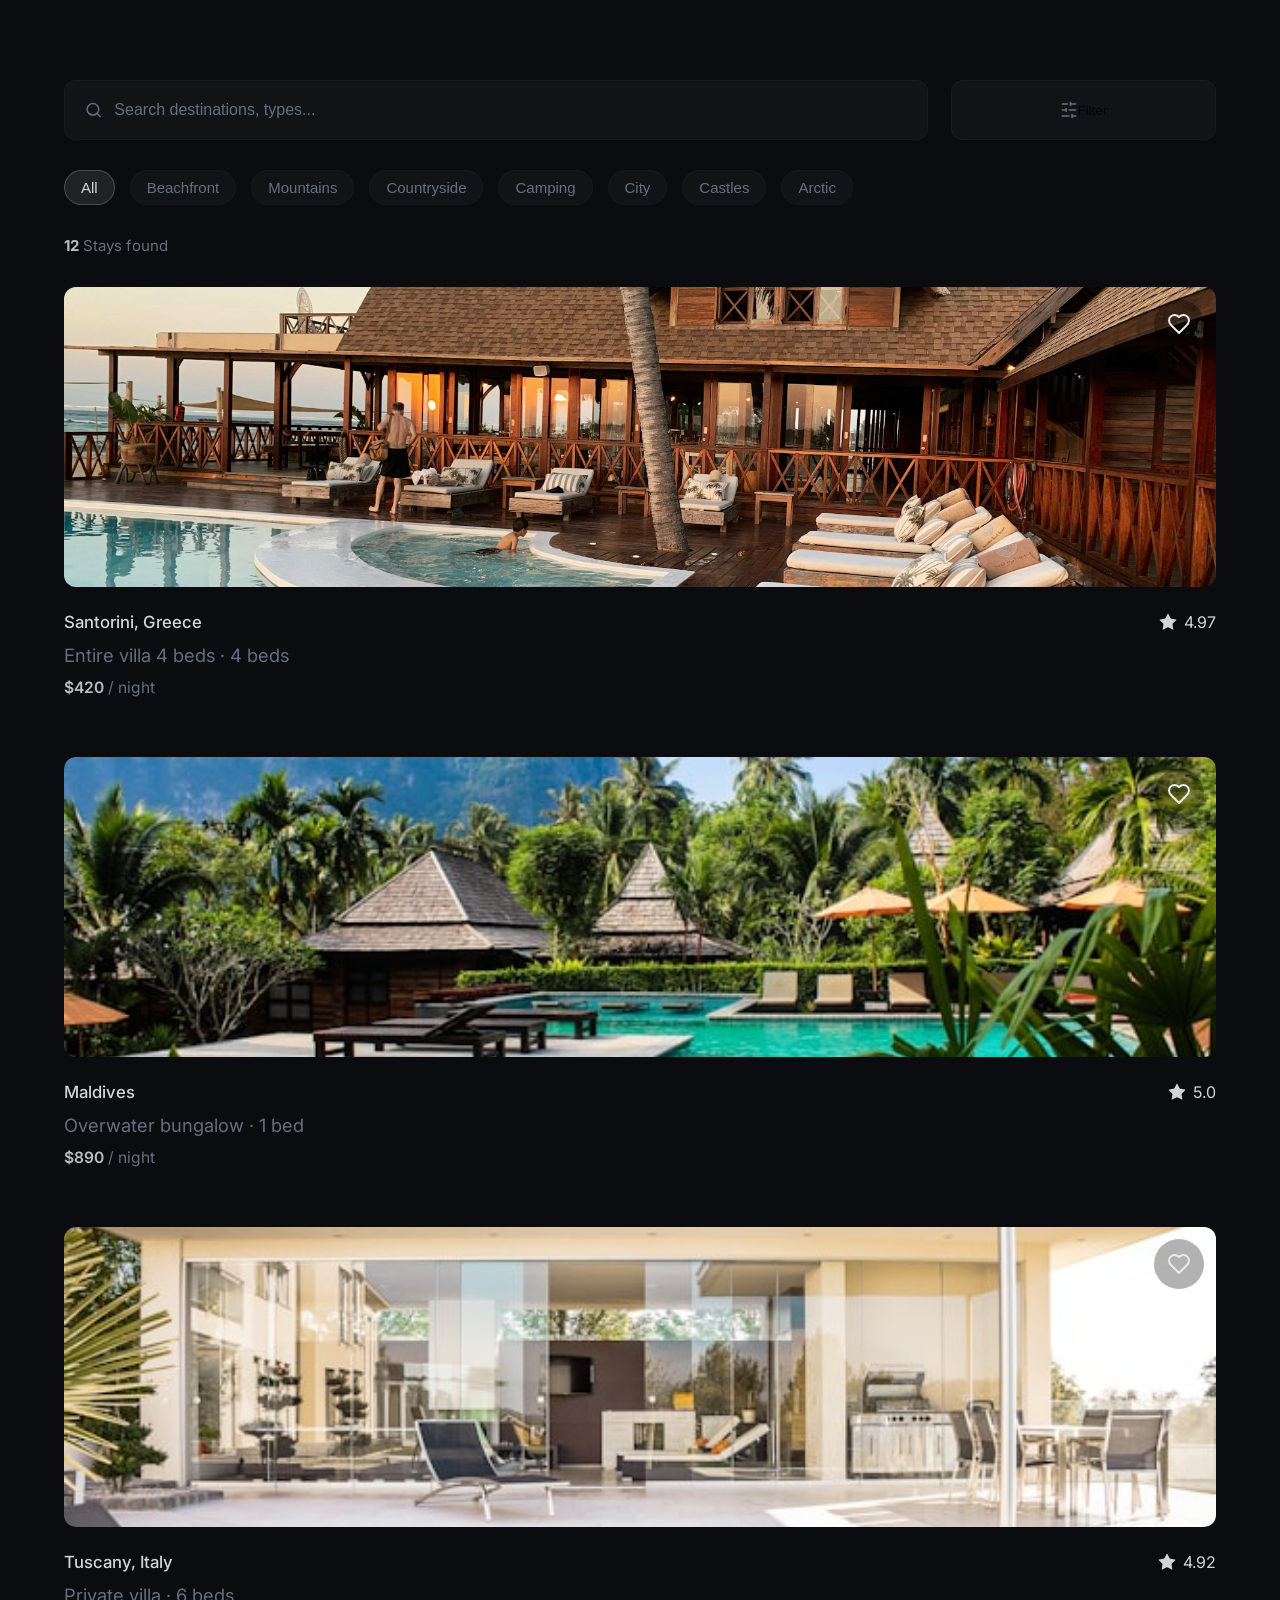
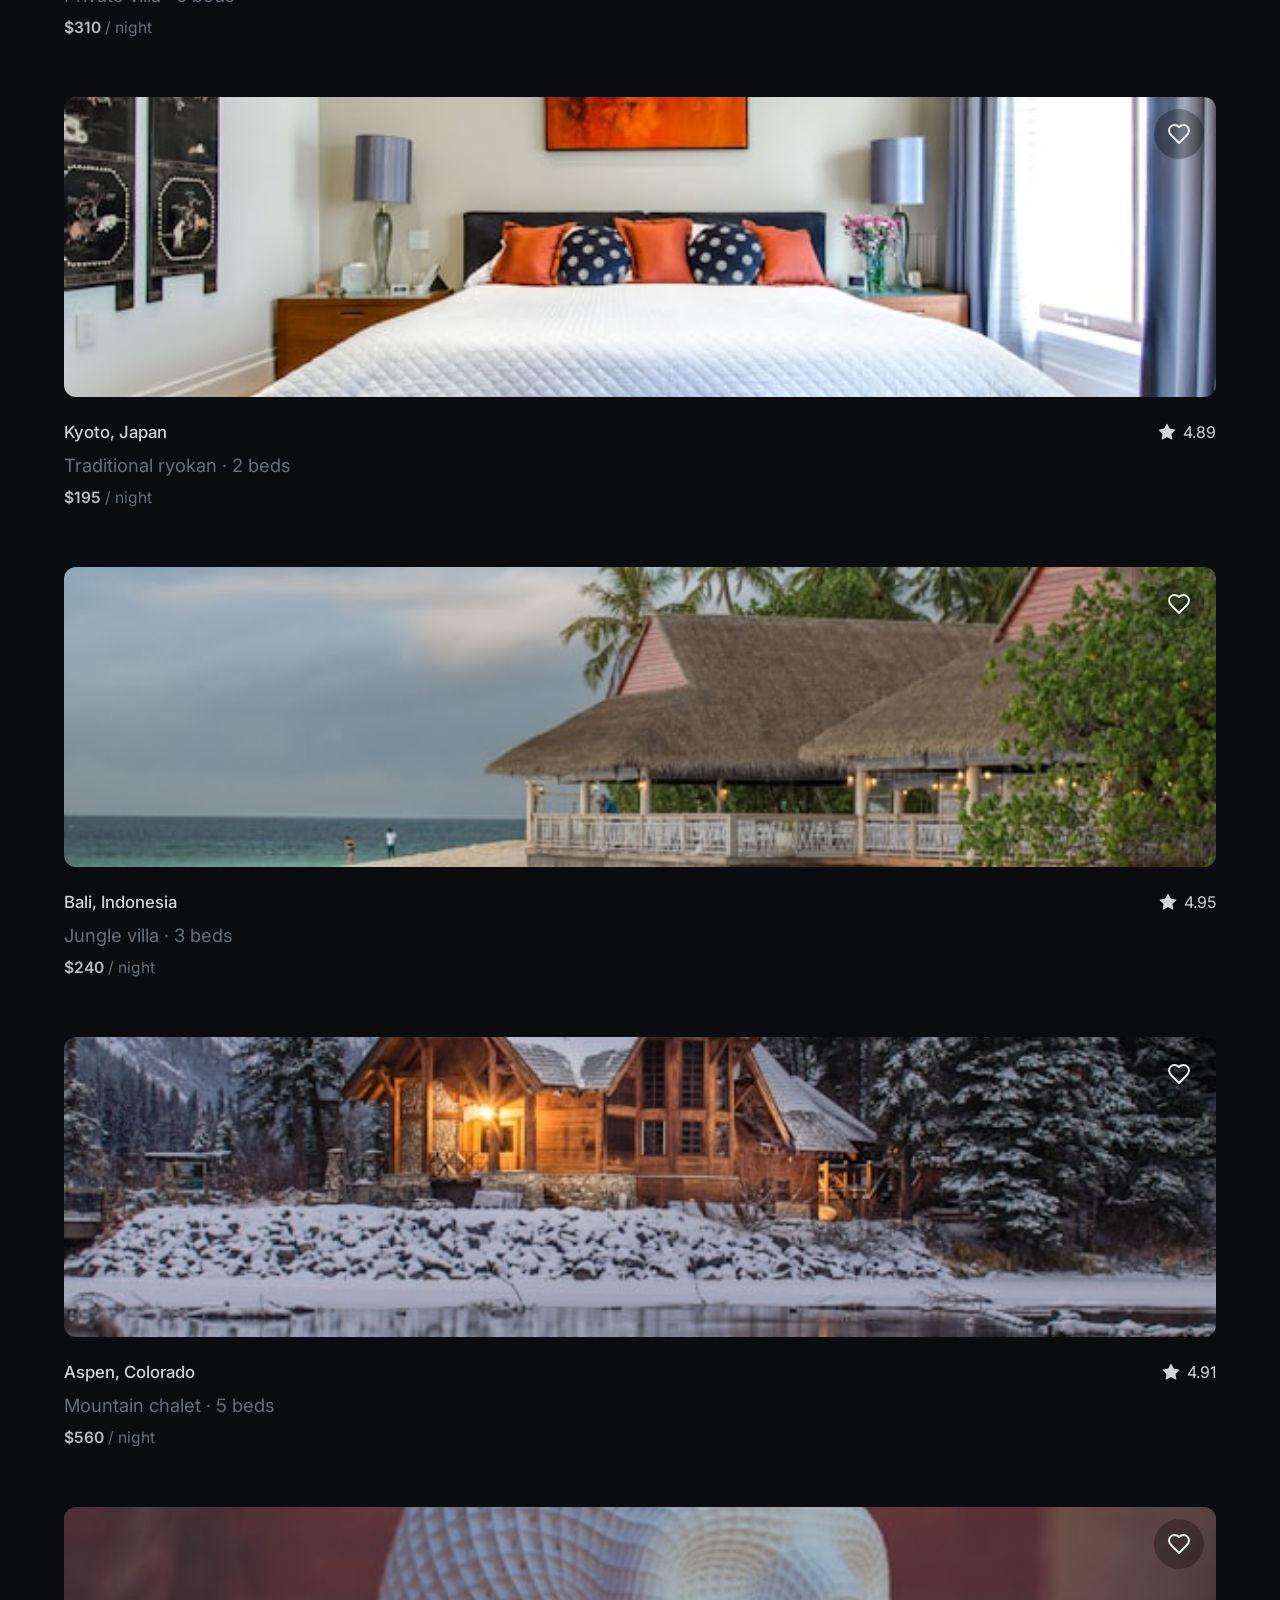
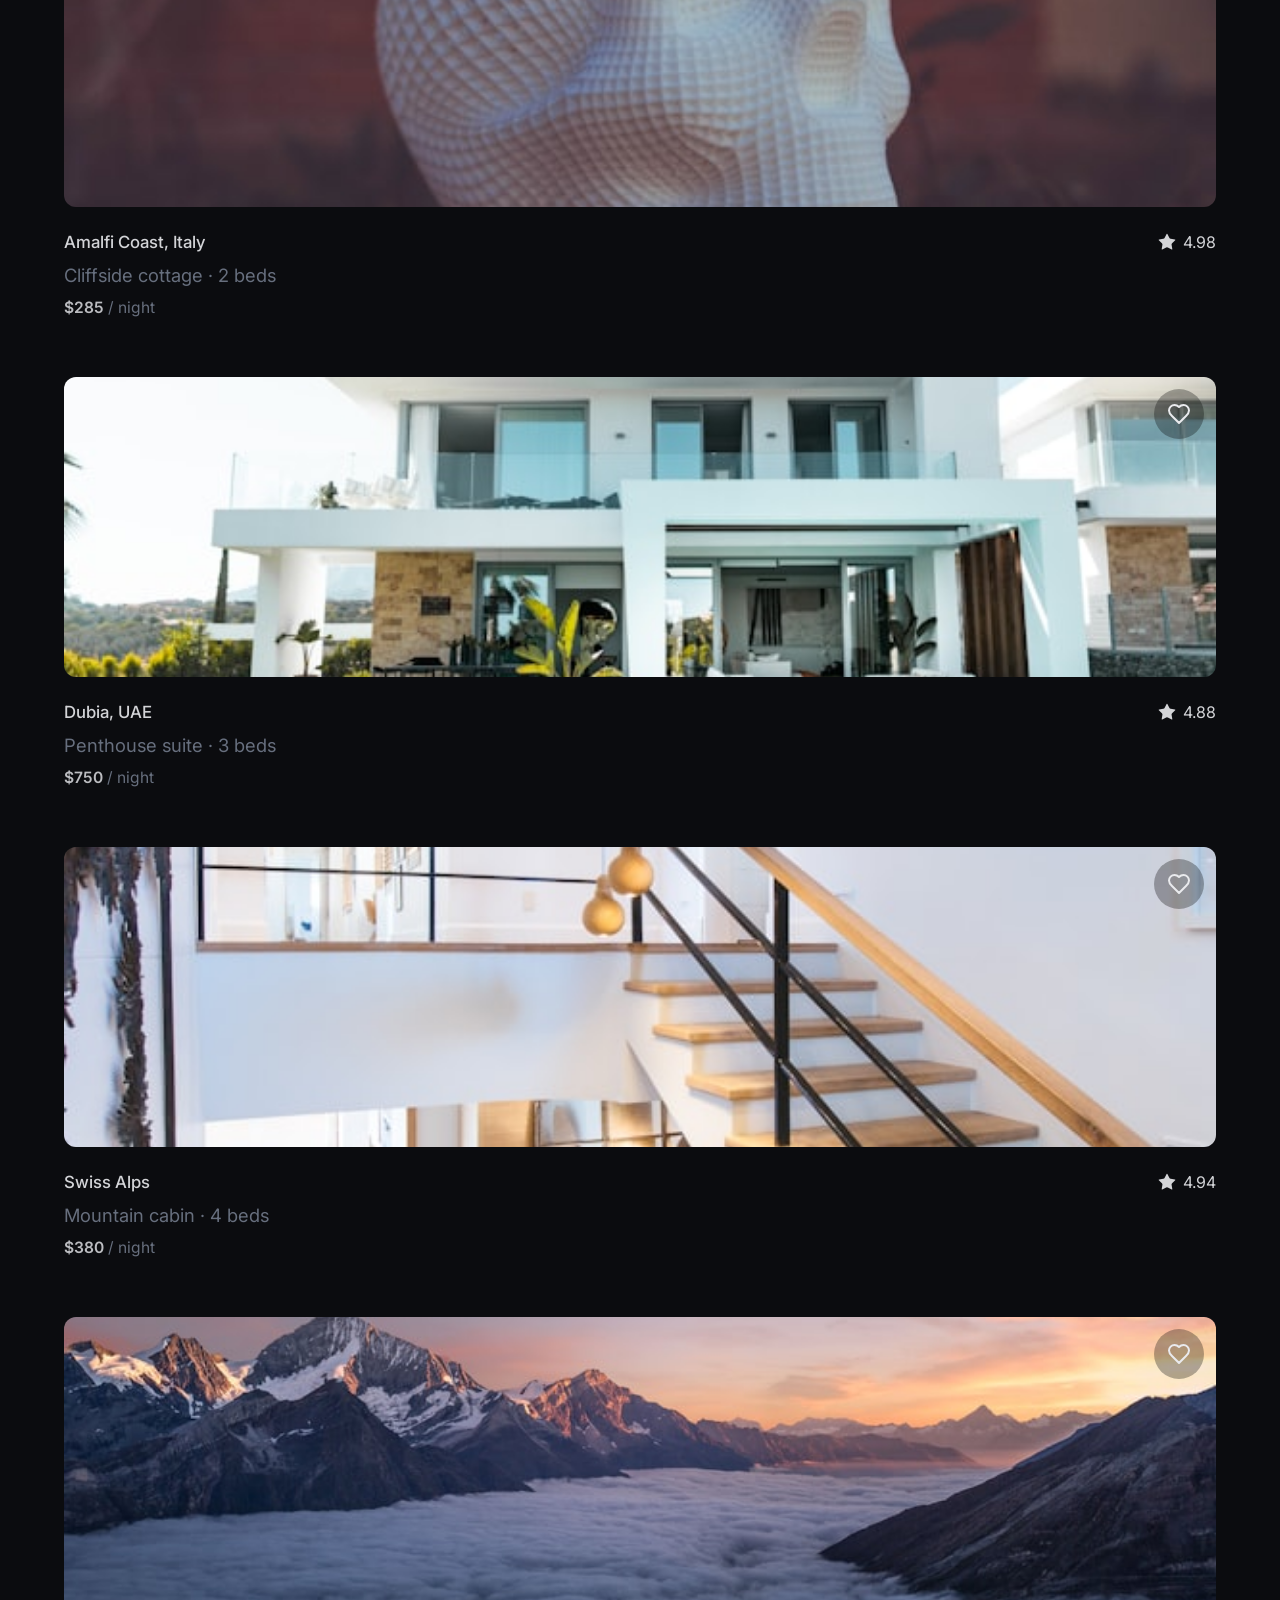
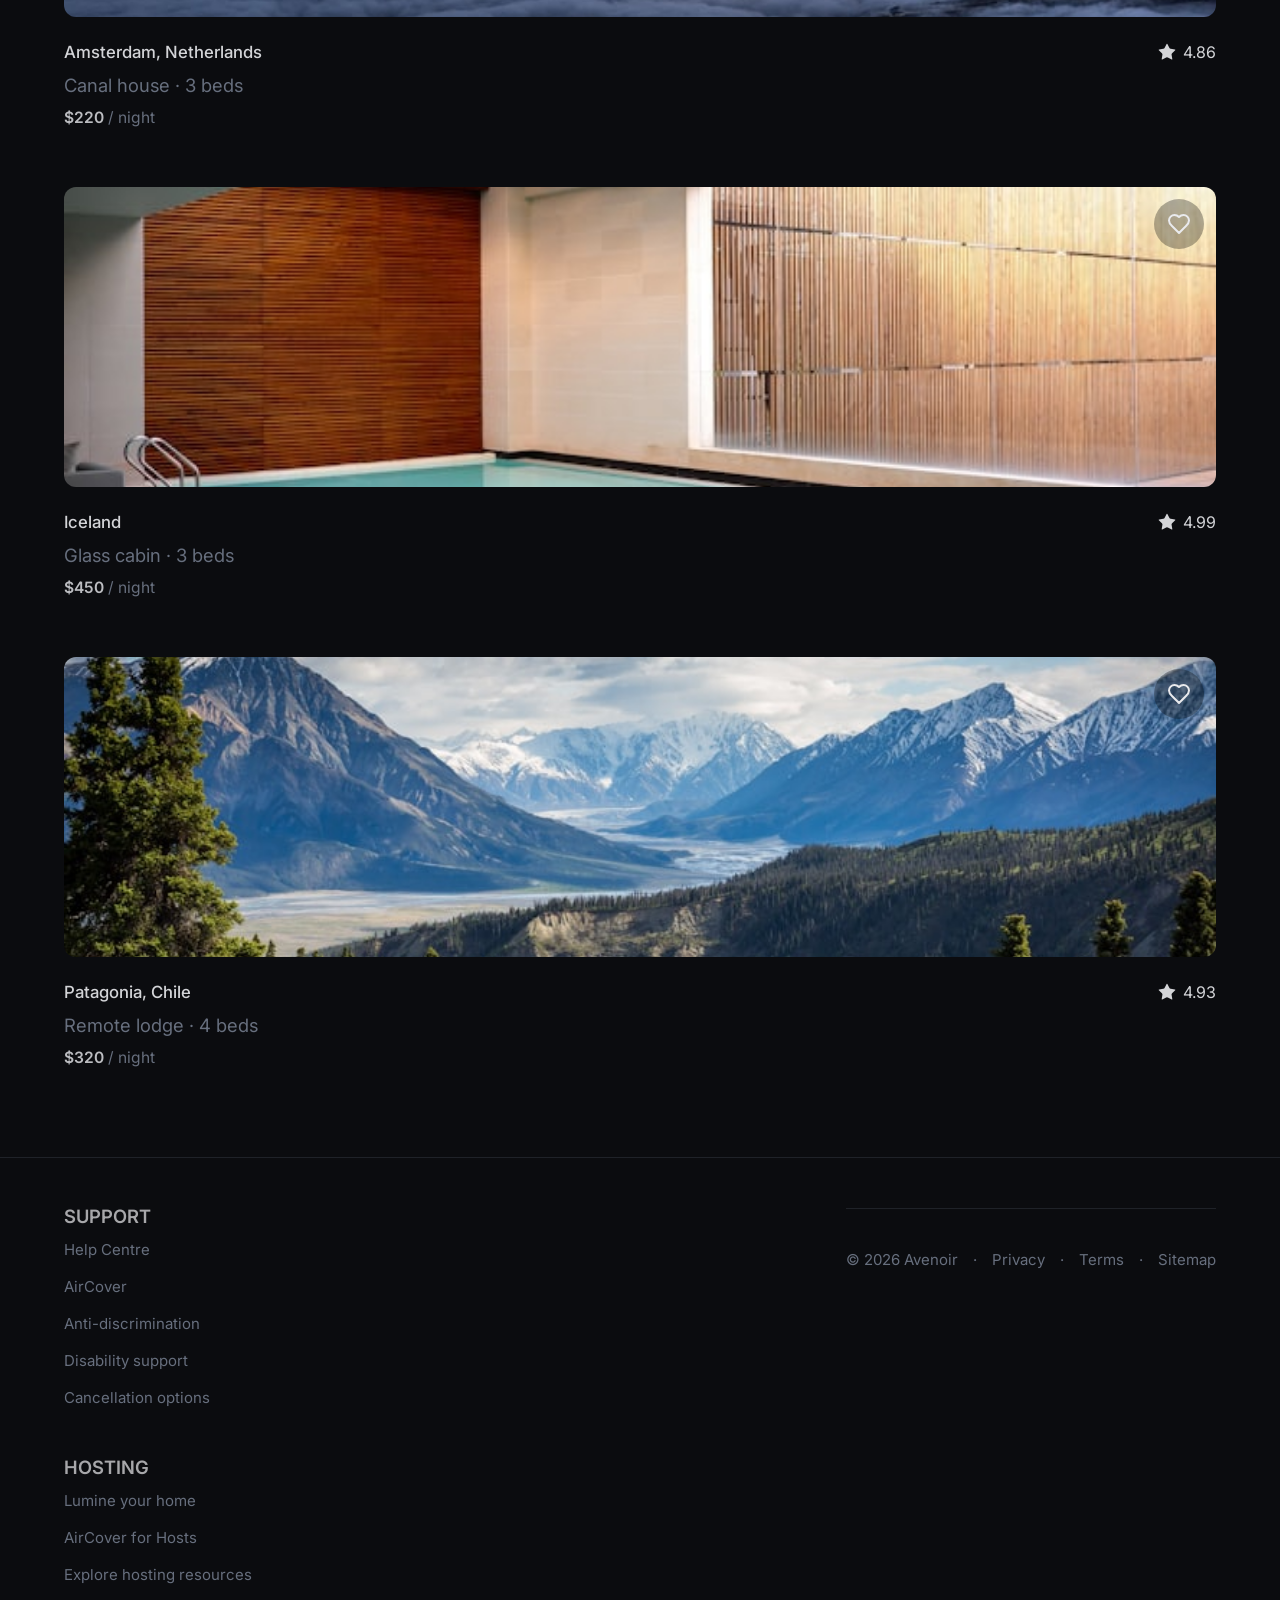
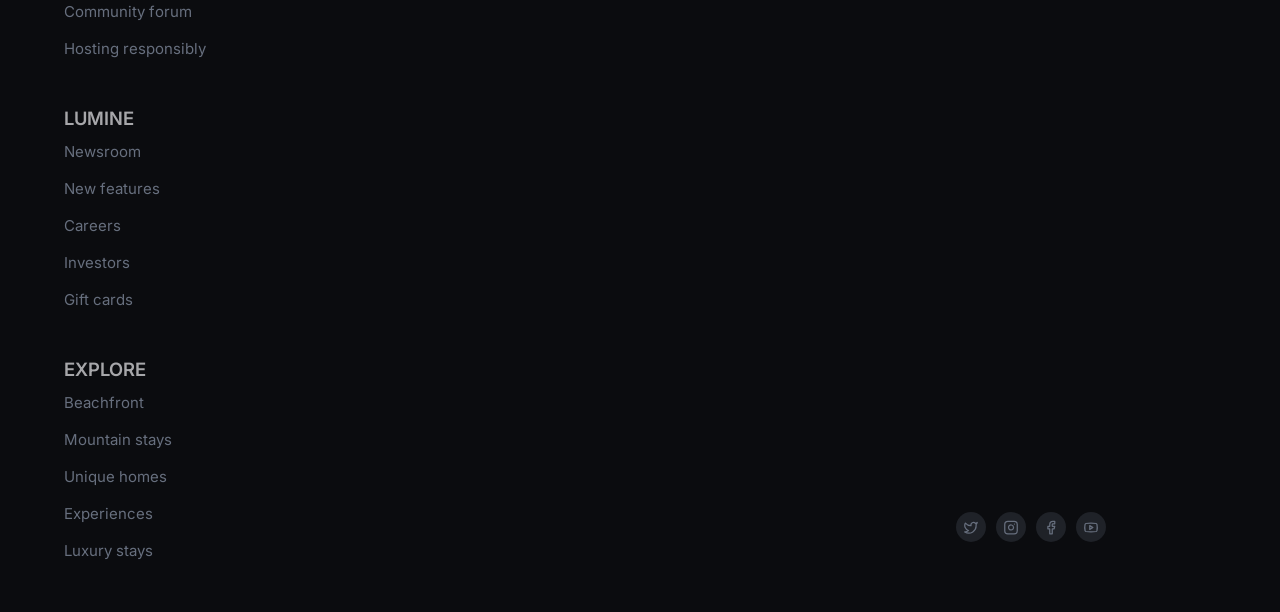
==== commit b117a4c4: "Your descriptive message here" ====
--- a/explore.html
+++ b/explore.html
@@ -13,12 +13,28 @@
 <body>
     <section class="section">
         <div class="section__inner">
-            <div class="search__btn">
-                <svg xmlns="http://www.w3.org/2000/svg" width="18" height="18" viewBox="0 0 24 24" fill="none" stroke="currentColor" stroke-width="2" stroke-linecap="round" stroke-linejoin="round" class="lucide lucide-search absolute left-4 top-1/2 -translate-y-1/2 w-4 h-4 text-muted-foreground">
-                    <circle cx="11" cy="11" r="8"></circle>
-                    <path d="m21 21-4.3-4.3"></path>
-                </svg>
-                <input type="text" name="" id="" placeholder="Search destinations, types...">
+            <div class="seacrhc_filter">
+                <div class="search__btn">
+                    <svg xmlns="http://www.w3.org/2000/svg" width="18" height="18" viewBox="0 0 24 24" fill="none" stroke="currentColor" stroke-width="2" stroke-linecap="round" stroke-linejoin="round" class="lucide lucide-search absolute left-4 top-1/2 -translate-y-1/2 w-4 h-4 text-muted-foreground">
+                        <circle cx="11" cy="11" r="8"></circle>
+                        <path d="m21 21-4.3-4.3"></path>
+                    </svg>
+                    <input type="text" name="" id="" placeholder="Search destinations, types...">
+                </div>
+                <button class="filter">
+                    <svg xmlns="http://www.w3.org/2000/svg" width="18" height="18" viewBox="0 0 24 24" fill="none" stroke="currentColor" stroke-width="2" stroke-linecap="round" stroke-linejoin="round" class="lucide lucide-sliders-horizontal w-4 h-4">
+                        <line x1="21" x2="14" y1="4" y2="4"></line>
+                        <line x1="10" x2="3" y1="4" y2="4"></line>
+                        <line x1="21" x2="12" y1="12" y2="12"></line>
+                        <line x1="8" x2="3" y1="12" y2="12"></line>
+                        <line x1="21" x2="16" y1="20" y2="20"></line>
+                        <line x1="12" x2="3" y1="20" y2="20"></line>
+                        <line x1="14" x2="14" y1="2" y2="6"></line>
+                        <line x1="8" x2="8" y1="10" y2="14"></line>
+                        <line x1="16" x2="16" y1="18" y2="22"></line>
+                    </svg>
+                    <p class="text-sm">Filter</p>
+                </>
             </div>
             <div class="filters" id="filters">
                 <button class="filter-btn active" data-filter="all">All</button>
--- a/style.css
+++ b/style.css
@@ -377,11 +377,11 @@
     font-size: 11px;
 }
 
-#bg__img-section .inner-header {
+.inner-header {
     font-size: 32px;
-    font-weight: 300;
+    font-weight: 400;
     /* line-height: 60px; */
-    color: white;
+    color: rgba(233, 234, 237, 0.9);
 }
 
 .insidee-head .text--md{
--- a/explore.css
+++ b/explore.css
@@ -4,10 +4,29 @@
     display: flex;
     justify-content: center;
     align-items: center;
+    width: 75%;
     gap: 12px;
-    border: 1px solid rgba(31, 34, 40, 0.5);
+    border: 1px solid #1f222880;
     border-radius: 12px;
     transition: border-color 0.3s ease;
+}
+
+
+.seacrhc_filter{
+    width: 100%;
+    display: flex;
+    justify-content: space-between;
+    /* gap: 15px; */
+}
+
+.filter{
+    width: 23%;
+    display: flex;
+    justify-content: center;
+    align-items: center;
+    background-color: rgb(18, 19, 23);
+    border: 1px solid #1f222880;
+    border-radius: 12px;
 }
 
 svg{
@@ -20,7 +39,7 @@
     color: white;
     border: 0;
     outline: 0;
-    font-size: 15px;
+    font-size: 16px;
     /* color: #e9eaedcc; */
     width: 100%;
 }
@@ -46,7 +65,7 @@
     background-color: rgb(18, 19, 23);
     color: rgb(103, 111, 126);
     border-radius: 30px;
-    font-size: 14px;
+    font-size: 15px;
 
 }
 
@@ -63,4 +82,208 @@
     color: rgba(233, 234, 237, 0.9);
     border-color: rgba(233, 234, 237, 0.2);
     background-color: rgba(233, 234, 237, 0.1);
+}
+
+
+
+.back-btn{
+    display: flex;
+    /* justify-content: center; */
+    align-items: center;
+    color: rgb(103, 111, 126);
+    gap: 5px;
+}
+
+.views{
+    width: 100%;
+    display: flex;
+    justify-content: space-between;
+    align-items: center;
+    flex-direction: column;
+    gap: 30px;
+}
+
+.vw{
+    width: 100%;
+    display: flex;
+    flex-direction: column;
+    gap: 15px;
+}
+
+.para{
+    display: flex;
+    gap: 9px;
+    justify-content: center;
+    flex-direction: column;
+    /* align-items: center; */
+    /* background-color: red; */
+}
+
+.para .text--md{
+    display: flex;
+    gap: 6px;
+    /* justify-content: center; */
+    align-items: center;
+    color: rgb(103, 111, 126);
+}
+
+
+.para .bold{
+    color: rgba(233, 234, 237, 0.7);
+    font-weight: 500;
+}
+
+
+.shre_save{
+    width: 100%;
+    align-items: center;
+    justify-content: end;
+    display: flex;
+    gap: 10px;
+    /* background-color: gold; */
+}
+
+.share__btn{
+    color: rgb(103, 111, 126);
+    background-color: inherit;
+    border: 1px solid rgba(31, 34, 40, 0.4);
+    border-radius: 12px;
+    padding: 10px 15px;
+    display: flex;
+    justify-content: center;
+    align-items: center;
+    gap: 3px;
+    font-size: 15px;
+}
+
+
+.griddy{
+    width: 100%;
+    display: flex;
+    gap: 15px;
+    border-radius: 12px;
+    overflow: hidden;
+    /* background-color: red; */
+    flex-direction: column;
+    /* padding: 20px; */
+}
+
+.griddy_one{
+    object-fit: cover;
+    width: 100%;
+    display: block;
+}
+
+.griddhdh{
+    display: grid;
+    /* padding: 20px; */
+    width: 100%;
+    gap: 8px;
+    /* background: gold; */
+    grid-template-columns: repeat(2, 1fr);
+}
+
+.griddhdh img{
+    object-fit: cover;
+    height: 140px;
+    width: 100%;
+}
+
+
+.headign-grid{
+    width: 100%;
+    display: flex;
+    flex-direction: column-reverse;
+    gap: 12px;
+    /* justify-content: space-between; */
+    /* align-items: center; */
+}
+
+
+.inner-doings{
+    font-size: 20px;
+    line-height: 28px;
+    font-weight: 300;
+    color: rgba(233, 234, 237, 0.9);
+}
+
+.headign-grid img{
+    width: 70px;
+    height: 70px;
+    border-radius: 100%;
+    object-fit: cover;
+}
+
+.grid_text{
+    width: 100%;
+    display: flex;
+    flex-direction: column;
+    gap: 25px;
+}
+
+.loveej{
+    padding: 30px 0;
+    border-width: 1px 0;
+    border-color: rgba(31, 34, 40, 0.4);
+    border-style: solid;
+    display: flex;
+    flex-direction: column;
+    gap: 30px;
+}
+
+.svg-loya{
+    display: flex;
+    justify-content: center;
+    align-items: center;
+    border-radius: 12px;
+    padding: 12px 12px;
+    width: fit-content;
+    border: 1px solid rgba(31, 34, 40, 0.4);
+    /* box-sizing: content-box; */
+    /* color: red; */
+    background-color: rgb(18, 19, 23);
+}
+
+.svg-loya svg{
+    color: rgb(103, 111, 126);
+    /* background-color: colorrgb(18, 19, 23); */
+    /* border: 1px solid rgba(31, 34, 40, 0.4); */
+}
+
+.loys{
+    display: flex;
+    gap: 14px;
+    /* justify-content: center; */
+    width: 100%;
+}
+
+.lodd{
+    display: flex;
+    gap: 4px;
+    flex-direction: column;
+
+}  
+
+.felxing{
+    width: 100%;
+    display: flex;
+    justify-content: space-between;
+}
+
+.felxing > div{
+    width: 50%;
+    display: flex;
+    gap: 15px;
+    flex-direction: column;
+}
+
+.fl-one .text--md{
+    color: rgba(233, 234, 237, 0.7);
+}
+
+.props_svg{
+    display: flex;
+    gap: 8px;
+    /* justify-content: center; */
+    align-items: center;
 }
